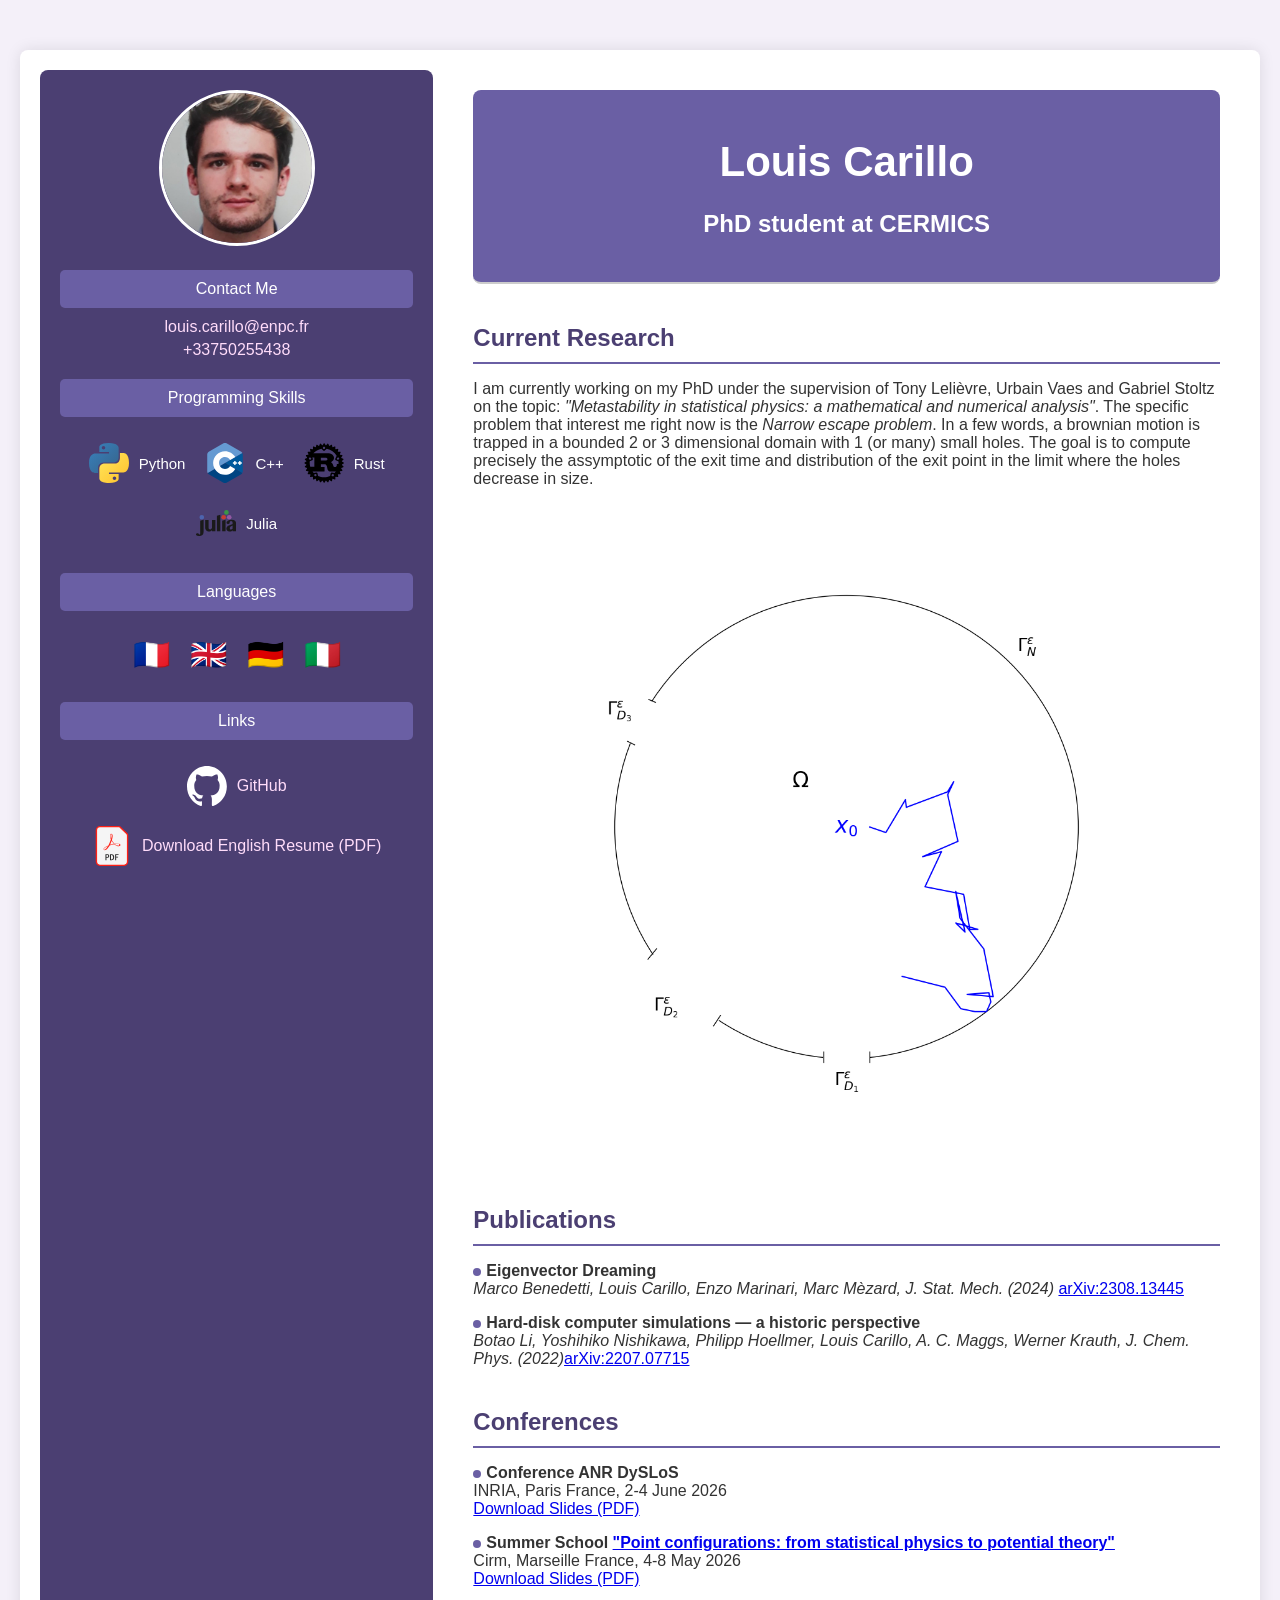
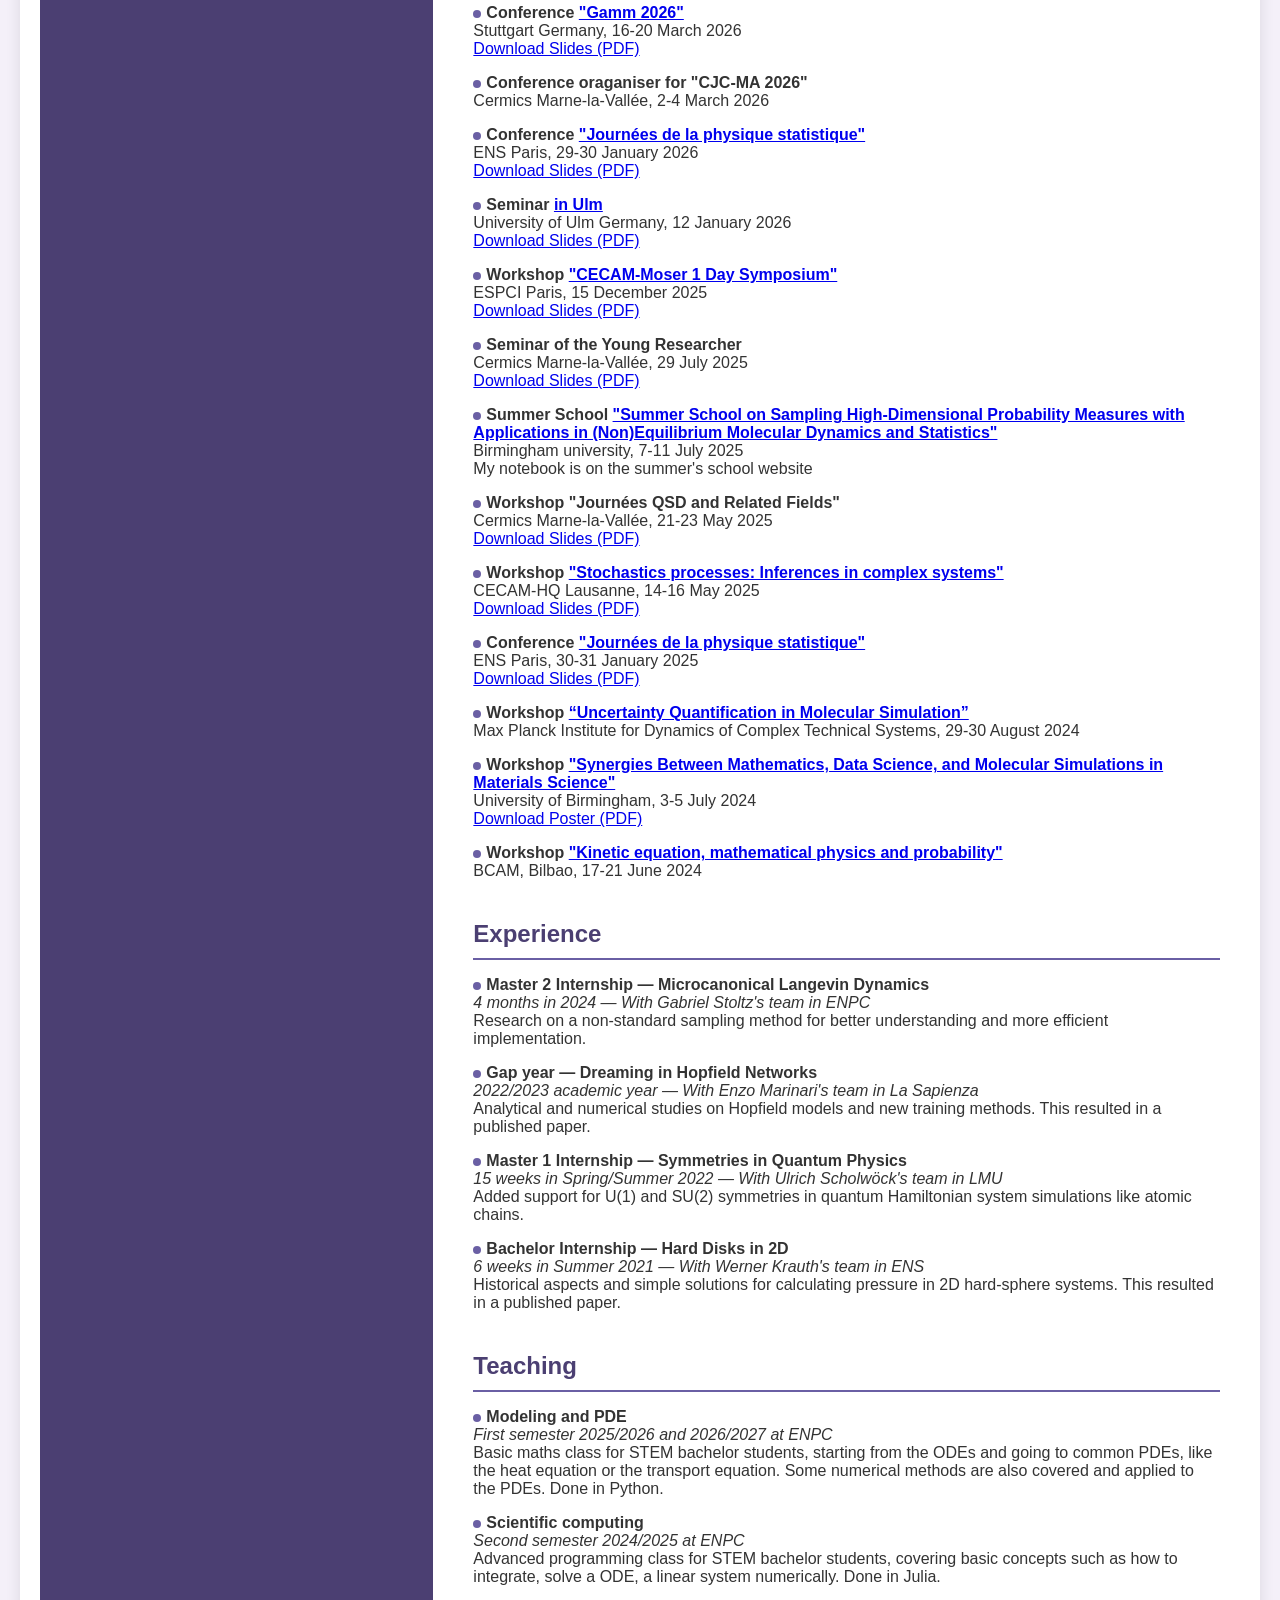
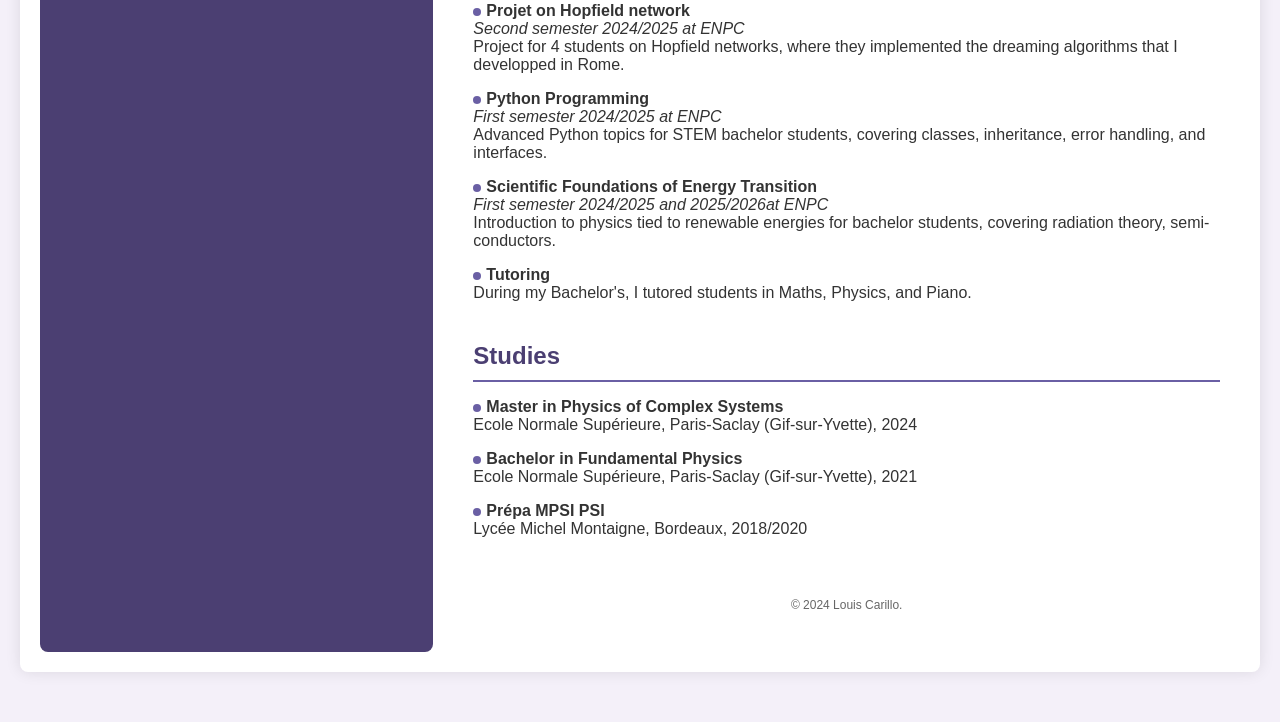
==== index.html @ ce80172b "anr" ====
<!DOCTYPE html>
<html lang="en">
<head>
    <meta charset="UTF-8">
    <meta name="viewport" content="width=device-width, initial-scale=1.0">
    <meta http-equiv="X-UA-Compatible" content="ie=edge">
    <title>Louis Carillo - Resume</title>
    <style>
        body {
            font-family: 'Arial', sans-serif;
            background-color: #f4f0f9;
            color: #333;
            margin: 0;
            padding: 0;
        }

        .container {
            max-width: 1200px;
            margin: 50px auto;
            background-color: #fff;
            padding: 20px;
            box-shadow: 0 0 15px rgba(0, 0, 0, 0.1);
            display: grid;
            grid-template-columns: 1fr 2fr;
            grid-gap: 20px;
            border-radius: 8px;
        }

        /* Left Column (Personal Info) */
        .sidebar {
            background-color: #4b3f72;
            color: white;
            padding: 20px;
            border-radius: 8px;
        }

        .profile-pic {
            text-align: center;
            margin-bottom: 20px;
        }

        .profile-pic img {
            width: 150px;
            height: 150px;
            object-fit: cover;
            border-radius: 50%;
            border: 3px solid white;
        }

        .current-research img {
            width: 300px;
            height: 300px;
            object-fit: cover;
            border-radius: 50%;
            border: 3px solid white;
        }

        .section-title {
            background-color: #6a5fa4;
            color: white;
            padding: 10px;
            border-radius: 5px;
            text-align: center;
            margin-bottom: 10px;
        }

        .contact, .skills, .languages, .links {
            margin-bottom: 20px;
            text-align: center;
        }

        .contact a, .links a {
            color: #ffdcfa;
            text-decoration: none;
            font-size: 16px;
            display: block;
            margin: 5px 0;
        }

        .skills ul, .languages ul, .links ul {
            list-style-type: none;
            padding-left: 0;
            display: flex;
            flex-wrap: wrap;
            justify-content: center;
        }

        .skills li, .links li {
            display: flex;
            align-items: center;
            margin: 10px;
            font-size: 15px;
        }

        .languages li{

            display: flex;
            align-items: center;
            margin: 10px;
            font-size: 30px;
        }
        

        .skills img, .links img {
            width: 40px;
            height: 40px;
            margin-right: 10px;
        }

        /* Right Column (Main Content) */
        .main-content {
            padding: 20px;
        }

        /* Name and Status at the top of the right column */
        .main-header {
            text-align: center;
            margin-bottom: 40px;
            border-bottom: 2px solid #ccc;
            padding-bottom: 20px;
            background-color: #6a5fa4;
            color: white;
            border-radius: 8px;
            padding: 20px;
        }

        .main-header h1 {
            font-size: 42px;
            font-weight: bold;
            margin-bottom: 10px;
        }

        .main-header p {
            font-size: 24px;
            font-weight: bold;
        }

        h3 {
            font-size: 24px;
            color: #4b3f72;
            margin-bottom: 15px;
            border-bottom: 2px solid #6a5fa4;
            padding-bottom: 10px;
        }

        .section {
            margin-bottom: 40px;
        }

        footer {
            text-align: center;
            padding: 20px;
            font-size: 12px;
            margin-top: 30px;
            color: #666;
        }

        /* Mobile responsiveness */
        @media (max-width: 768px) {
            .container {
                grid-template-columns: 1fr;
            }

            .main-header h1 {
                font-size: 32px;
            }

            .main-header p {
                font-size: 20px;

            }

            h3 {
                font-size: 20px;
            }

            .name-mobile {
                display: block; /* Show on mobile */
            }
            
        }
        .circle {
            display: inline-block;
            width: 8px;  /* Size of the circle */
            height: 8px; /* Size of the circle */
            background-color: #6a5fa4; /* Color of the circle */
            border-radius: 50%; /* Makes it a circle */
            margin-right: 5px; /* Space between the circle and the text */
            vertical-align: middle; /* Align with the text */
        }

        .name-mobile {
            text-align: center;
            color: white;
            font-size: 20px;
            margin-top: 20px;
            display: none; /* Hidden by default */
        }

    </style>
</head>
<body>
    <div class="container">
        <!-- Sidebar (Left Column) -->
        <div class="sidebar">
            <div class="profile-pic">
                <img src="profile-picture.jpg" alt="Louis Carillo">
            </div>
            <div class="name-mobile">Louis Carillo</div> <!-- Mobile Name -->

            <!-- Contact Me Section -->
            <div class="section-title">Contact Me</div>
            <div class="contact">
                <a href="mailto:louis.carillo@enpc.fr">louis.carillo@enpc.fr</a>
                <a href="tel:+33750255438">+33750255438</a>
            </div>

            <!-- Programming Skills Section -->
            <div class="section-title">Programming Skills</div>
            <div class="skills">
                <ul>
                    <li><img src="logos/python.svg" alt="Python">Python</li>
                    <li><img src="logos/cpp.svg" alt="C++">C++</li>
                    <li><img src="logos/rust.svg" alt="Rust">Rust</li>
                    <li><img src="logos/julia.svg" alt="Julia">Julia</li>
                </ul>
            </div>

            <!-- Languages Section -->
            <div class="section-title">Languages</div>
            <div class="languages">
                <ul>
                    <li>🇫🇷</li>
                    <li>🇬🇧</li>
                    <li>🇩🇪</li>
                    <li>🇮🇹</li>
                </ul>
            </div>

            <!-- Links Section -->
            <div class="section-title">Links</div>
            <div class="links">
                <ul>
                    <li><img src="logos/github.svg" alt="GitHub"><a href="https://github.com/LouisCarillo" target="_blank">GitHub</a></li>
                    <li><img src="logos/pdf.svg" alt="PDF"><a href="pdf/resume.pdf" download>Download English Resume (PDF)</a></li>
                </ul>
            </div>
        </div>

        <!-- Main Content (Right Column) -->
        <div class="main-content">
            <!-- Name and Status -->
            <div class="main-header">
                <h1>Louis Carillo</h1>
                <p>PhD student at CERMICS</p>
            </div>

            <!-- Current Research -->
            <div class="section">
                <h3>Current Research</h3>
                <p>
                    I am currently working on my PhD under the supervision of Tony Lelièvre, Urbain Vaes and Gabriel Stoltz on the topic: <i>"Metastability in statistical physics: a mathematical and numerical analysis"</i>. The specific problem that interest me right now is the <i>Narrow escape problem</i>. In a few words, a brownian motion is trapped in a bounded 2 or 3 dimensional domain with 1 (or many) small holes. The goal is to compute precisely the assymptotic of the exit time and distribution of the exit point in the limit where the holes decrease in size. 
                    <img src="figure.png" alt="_blank" style="display: block; margin: 0 auto; max-width: 100%; height: auto;">
                </p>
            </div>


            <!-- Publications Section -->
            <div class="section">
                <h3>Publications</h3>
                <p><span class="circle"></span><strong>Eigenvector Dreaming</strong><br>
                    <i>Marco Benedetti, Louis Carillo, Enzo Marinari, Marc Mèzard, J. Stat. Mech. (2024)</i> <a href="https://arxiv.org/abs/2308.13445">arXiv:2308.13445</a><br>
                </p>
                <p><span class="circle"></span><strong>Hard-disk computer simulations — a historic perspective</strong><br>
                    <i> Botao Li, Yoshihiko Nishikawa, Philipp Hoellmer, Louis Carillo, A. C. Maggs, Werner Krauth, J. Chem. Phys. (2022)</i><a href="https://arxiv.org/abs/2207.07715">arXiv:2207.07715</a>
                    <br>
                </p>
            </div>
            <!-- Conferences Section -->
            <div class="section">
                <h3>Conferences</h3>
                <p><span class="circle"></span><strong>Conference ANR DySLoS </strong><br>
                    INRIA, Paris France, 2-4 June 2026<br>
                    <a href="pdf/slides-anr.pdf" download>Download Slides (PDF)</a>
                </p>
                <p><span class="circle"></span><strong>Summer School <a href="https://conferences.cirm-math.fr/3455.html" target="_blank">"Point configurations: from statistical physics to potential theory"</a></strong><br>
                    Cirm, Marseille France, 4-8 May 2026<br>
                    <a href="pdf/cirm.pdf" download>Download Slides (PDF)</a>
                </p>
                <p><span class="circle"></span><strong>Conference <a href="https://jahrestagung.gamm.org/annual-meeting-2026/96th-annual-meeting-2/" target="_blank">"Gamm 2026"</a></strong><br>
                    Stuttgart Germany, 16-20 March 2026<br>
                    <a href="pdf/gamm_stuttgart.pdf" download>Download Slides (PDF)</a>
                </p>
                <p><span class="circle"></span><strong>Conference oraganiser for <a href="https://cjcma2026.sciencesconf.org/" target="_blank"></a>"CJC-MA 2026"</a></strong><br>
                    Cermics Marne-la-Vallée, 2-4 March 2026<br>
                </p>
                <p><span class="circle"></span><strong>Conference <a href="https://jstat.phys.ens.fr/fr" target="_blank">"Journées de la physique statistique"</a></strong><br>
                    ENS Paris, 29-30 January 2026<br>
                    <a href="pdf/slide_journee_phy_stat2.pdf" download>Download Slides (PDF)</a>
                </p>
                <p><span class="circle"></span><strong>Seminar <a href="https://www.uni-ulm.de/en/homepage/event-detail/article/default-2d7be74f237b41564c6988bdf73b1170/" target="_blank"> in Ulm</a></strong><br>
                    University of Ulm Germany, 12 January 2026<br>
                    <a href="pdf/ulm.pdf" download>Download Slides (PDF)</a>
                </p>
                <p><span class="circle"></span><strong>Workshop <a href="https://www.cecam.org/workshop-details/cecam-moser-1-day-symposium-2025-1472" target="_blank">"CECAM-Moser 1 Day Symposium"</a></strong><br>
                    ESPCI Paris, 15 December 2025<br>
                    <a href="pdf/cecam2025_2.pdf" download>Download Slides (PDF)</a>
                </p>
                <p><span class="circle"></span><strong>Seminar of the Young Researcher  </strong><br>
                    Cermics Marne-la-Vallée, 29 July 2025<br>
                    <a href="pdf/Young2025.pdf" download>Download Slides (PDF)</a>
                </p>
                <p><span class="circle"></span><strong>Summer School <a href="https://www.cecam.org/workshop-details/summer-school-on-sampling-high-dimensional-probability-measures-with-applications-in-nonequilibrium-molecular-dynamics-and-statistics-1448" target="_blank">"Summer School on Sampling High-Dimensional Probability Measures with Applications in (Non)Equilibrium Molecular Dynamics and Statistics"</a> </strong><br>
                    Birmingham university, 7-11 July 2025<br>
                    My notebook is on the summer's school website
                </p>
                <p><span class="circle"></span><strong>Workshop "Journées QSD and Related Fields"</strong><br>
                    Cermics Marne-la-Vallée, 21-23 May 2025<br>
                    <a href="pdf/QSD2025.pdf" download>Download Slides (PDF)</a>
                </p>
                <p><span class="circle"></span><strong>Workshop <a href="https://www.cecam.org/workshop-details/stochastics-processes-inferences-in-complex-systems-1390" target="_blank">"Stochastics processes: Inferences in complex systems"</a></strong><br>
                    CECAM-HQ Lausanne, 14-16 May 2025<br>
                    <a href="pdf/cecam2025.pdf" download>Download Slides (PDF)</a>
                </p>
                <p><span class="circle"></span><strong>Conference <a href="https://jstat.phys.ens.fr/fr" target="_blank">"Journées de la physique statistique"</a></strong><br>
                    ENS Paris, 30-31 January 2025<br>
                    <a href="pdf/slide_journee_phy_stat.pdf" download>Download Slides (PDF)</a>
                </p>
                <p><span class="circle"></span><strong>Workshop <a href="https://indico3.mpi-magdeburg.mpg.de/event/40/" target="_blank">“Uncertainty Quantification in Molecular Simulation”</a></strong><br>
                    Max Planck Institute for Dynamics of Complex Technical Systems, 29-30 August 2024
                </p>
                <p><span class="circle"></span><strong>Workshop <a href="https://sites.google.com/site/xiaochengshang/network/bham-workshop-july-24" target="_blank">"Synergies Between Mathematics, Data Science, and Molecular Simulations in Materials Science"</a></strong><br>
                    University of Birmingham, 3-5 July 2024<br>
                    <a href="pdf/posterBirmingham.pdf" download>Download Poster (PDF)</a>
                </p>
                <p><span class="circle"></span><strong>Workshop <a href="https://www.bcamath.org/events/kemap/en/" target="_blank">"Kinetic equation, mathematical physics and probability"</a></strong><br>
                    BCAM, Bilbao, 17-21 June 2024
                </p>
            </div>

            <!-- Experience Section -->
            <div class="section">
                <h3>Experience</h3>
                <p><span class="circle"></span><strong>Master 2 Internship — Microcanonical Langevin Dynamics</strong><br>
                    <i>4 months in 2024 — With Gabriel Stoltz's team in ENPC</i><br>
                    Research on a non-standard sampling method for better understanding and more efficient implementation.
                </p>
                <p><span class="circle"></span><strong>Gap year — Dreaming in Hopfield Networks</strong><br>
                    <i>2022/2023 academic year — With Enzo Marinari's team in La Sapienza</i><br>
                    Analytical and numerical studies on Hopfield models and new training methods. This resulted in a published paper.
                </p>
                <p><span class="circle"></span><strong>Master 1 Internship — Symmetries in Quantum Physics</strong><br>
                    <i>15 weeks in Spring/Summer 2022 — With Ulrich Scholwöck's team in LMU</i><br>
                    Added support for U(1) and SU(2) symmetries in quantum Hamiltonian system simulations like atomic chains.
                </p>
                <p><span class="circle"></span><strong>Bachelor Internship — Hard Disks in 2D</strong><br>
                    <i>6 weeks in Summer 2021 — With Werner Krauth's team in ENS</i><br>
                    Historical aspects and simple solutions for calculating pressure in 2D hard-sphere systems. This resulted in a published paper.
                </p>
            </div>

            <!-- Teaching Section -->
            <div class="section">
                <h3>Teaching</h3>
                <p><span class="circle"></span><strong>Modeling and PDE</strong><br>
                    <i>First semester 2025/2026 and 2026/2027 at ENPC</i><br>
                    Basic maths class for STEM bachelor students, starting from the ODEs and going to common PDEs, like the heat equation or the transport equation.
                    Some numerical methods are also covered and applied to the PDEs. Done in Python.
                </p>
                <p><span class="circle"></span><strong>Scientific computing</strong><br>
                    <i>Second semester 2024/2025 at ENPC</i><br>
                    Advanced programming class for STEM bachelor students, covering basic concepts such as how to integrate, solve a ODE, a linear system numerically.
                    Done in Julia. 
                </p>
                <p><span class="circle"></span><strong>Projet on Hopfield network</strong><br>
                    <i>Second semester 2024/2025 at ENPC</i><br>
                    Project for 4 students on Hopfield networks, where they implemented the dreaming algorithms that I developped in Rome. 
                </p>
                <p><span class="circle"></span><strong>Python Programming</strong><br>
                    <i>First semester 2024/2025 at ENPC</i><br>
                    Advanced Python topics for STEM bachelor students, covering classes, inheritance, error handling, and interfaces.
                </p>
                <p><span class="circle"></span><strong>Scientific Foundations of Energy Transition</strong><br>
                    <i> First semester 2024/2025 and 2025/2026at ENPC</i><br>
                    Introduction to physics tied to renewable energies for bachelor students, covering radiation theory, semi-conductors.
                </p>
                <p><span class="circle"></span><strong>Tutoring</strong><br>
                    During my Bachelor's, I tutored students in Maths, Physics, and Piano.
                </p>
            </div>

            <!-- Studies Section -->
            <div class="section">
                <h3>Studies</h3>
                <p><span class="circle"></span><strong>Master in Physics of Complex Systems</strong><br>
                    Ecole Normale Supérieure, Paris-Saclay (Gif-sur-Yvette), 2024<br>
                </p>
                <p><span class="circle"></span><strong>Bachelor in Fundamental Physics</strong><br>
                    Ecole Normale Supérieure, Paris-Saclay (Gif-sur-Yvette), 2021<br>
                </p>
                <p><span class="circle"></span><strong>Prépa MPSI PSI</strong><br>
                    Lycée Michel Montaigne, Bordeaux, 2018/2020<br>
                </p>
            </div>

            <footer>
                &copy; 2024 Louis Carillo.
            </footer>
        </div>
    </div>
</body>
</html>
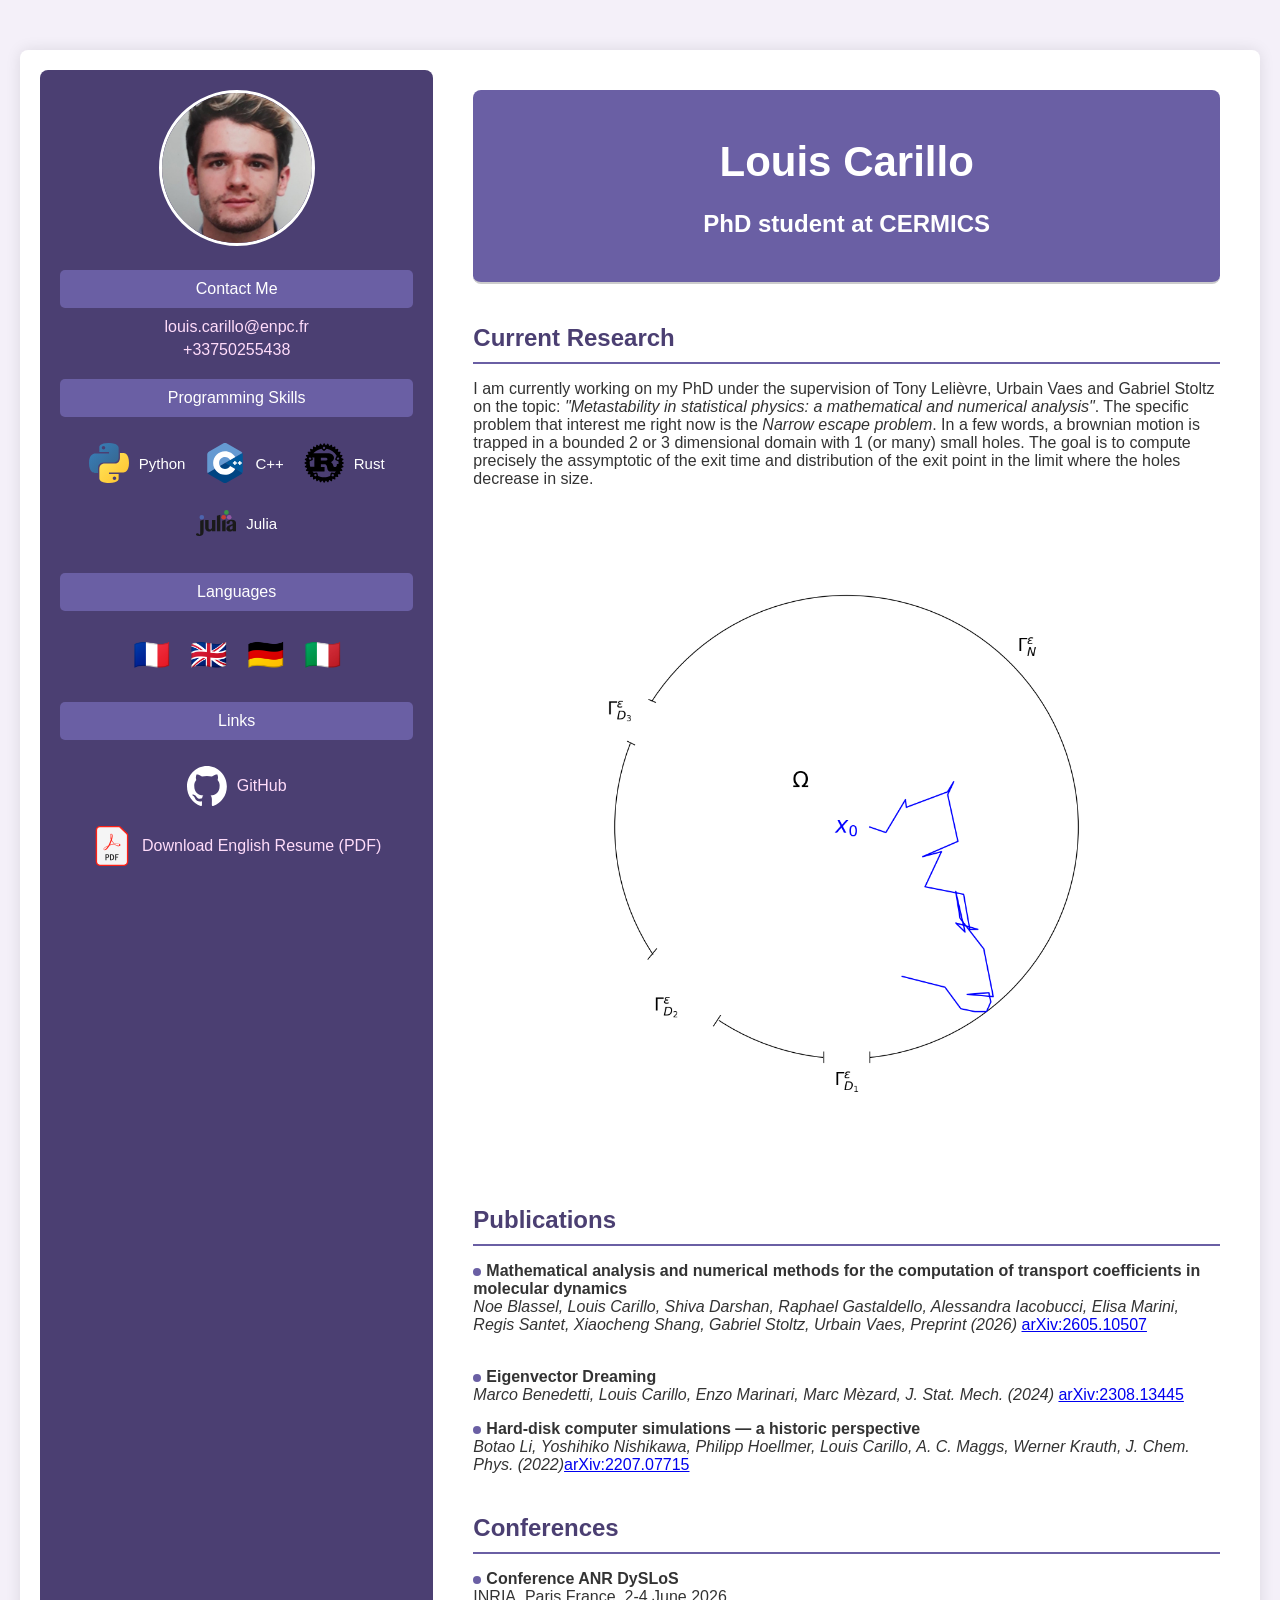
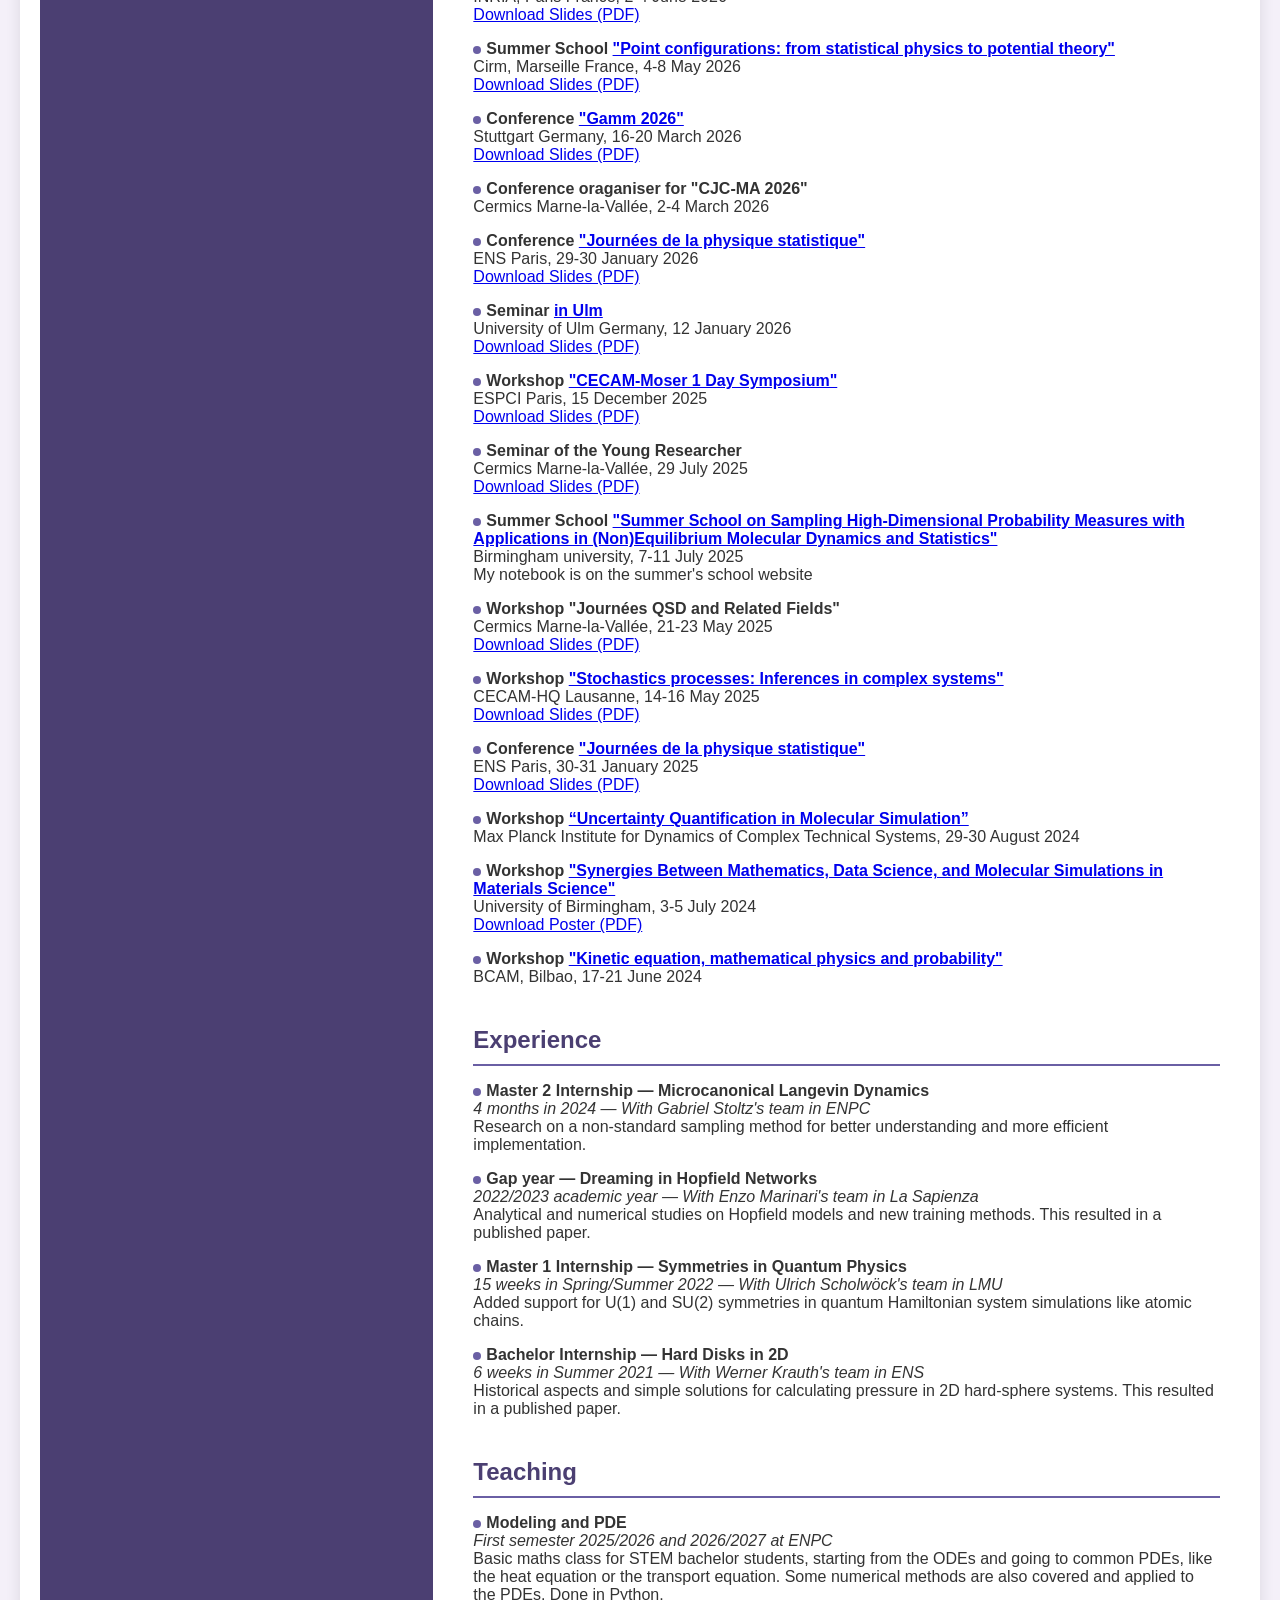
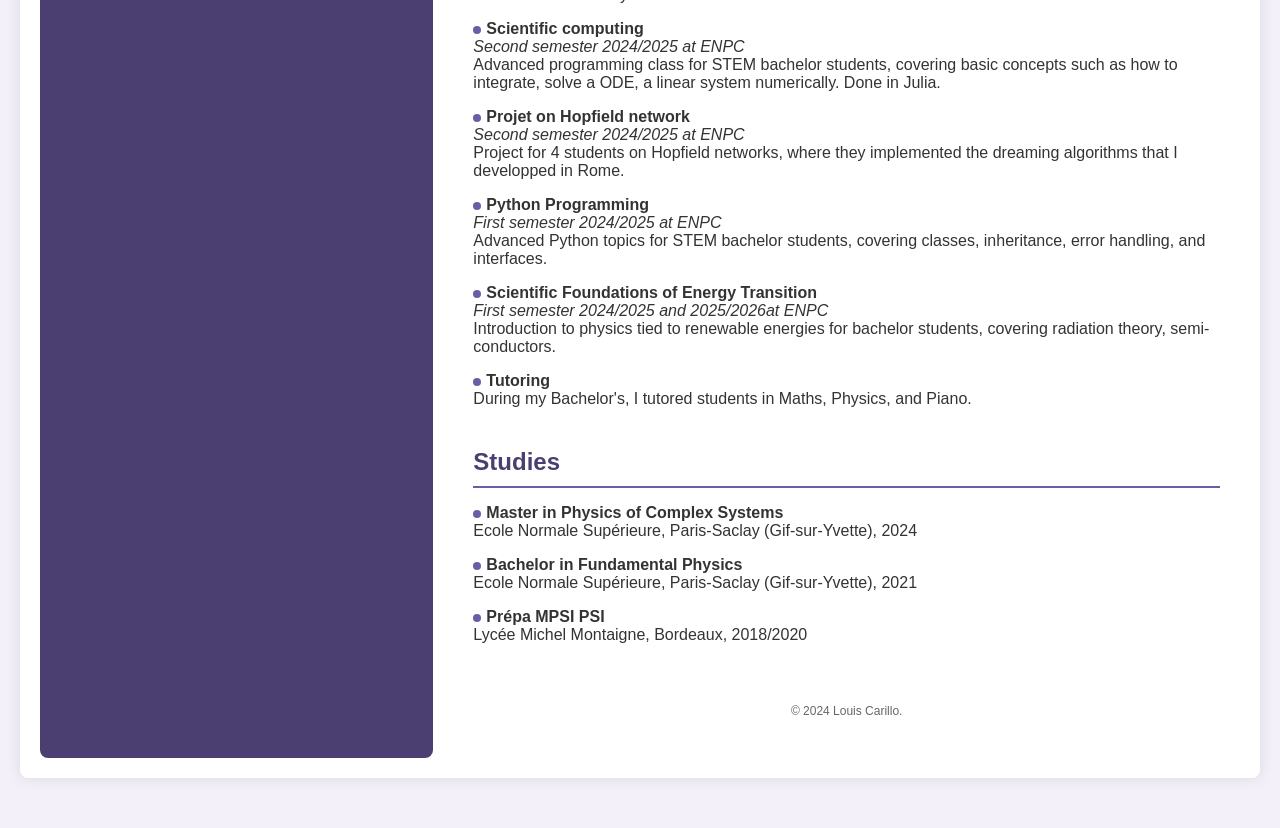
==== commit 44e0666e: "add preprint" ====
--- a/index.html
+++ b/index.html
@@ -268,6 +268,9 @@
             <!-- Publications Section -->
             <div class="section">
                 <h3>Publications</h3>
+                <p><span class="circle"></span><strong>Mathematical analysis and numerical methods for the computation of transport coefficients in molecular dynamics </strong><br>
+                    <i>Noe Blassel, Louis Carillo, Shiva Darshan, Raphael Gastaldello, Alessandra Iacobucci, Elisa Marini, Regis Santet, Xiaocheng Shang, Gabriel Stoltz, Urbain Vaes, Preprint (2026)</i> <a href="https://arxiv.org/abs/2605.10507"> arXiv:2605.10507</a><br><br>
+                </p>
                 <p><span class="circle"></span><strong>Eigenvector Dreaming</strong><br>
                     <i>Marco Benedetti, Louis Carillo, Enzo Marinari, Marc Mèzard, J. Stat. Mech. (2024)</i> <a href="https://arxiv.org/abs/2308.13445">arXiv:2308.13445</a><br>
                 </p>
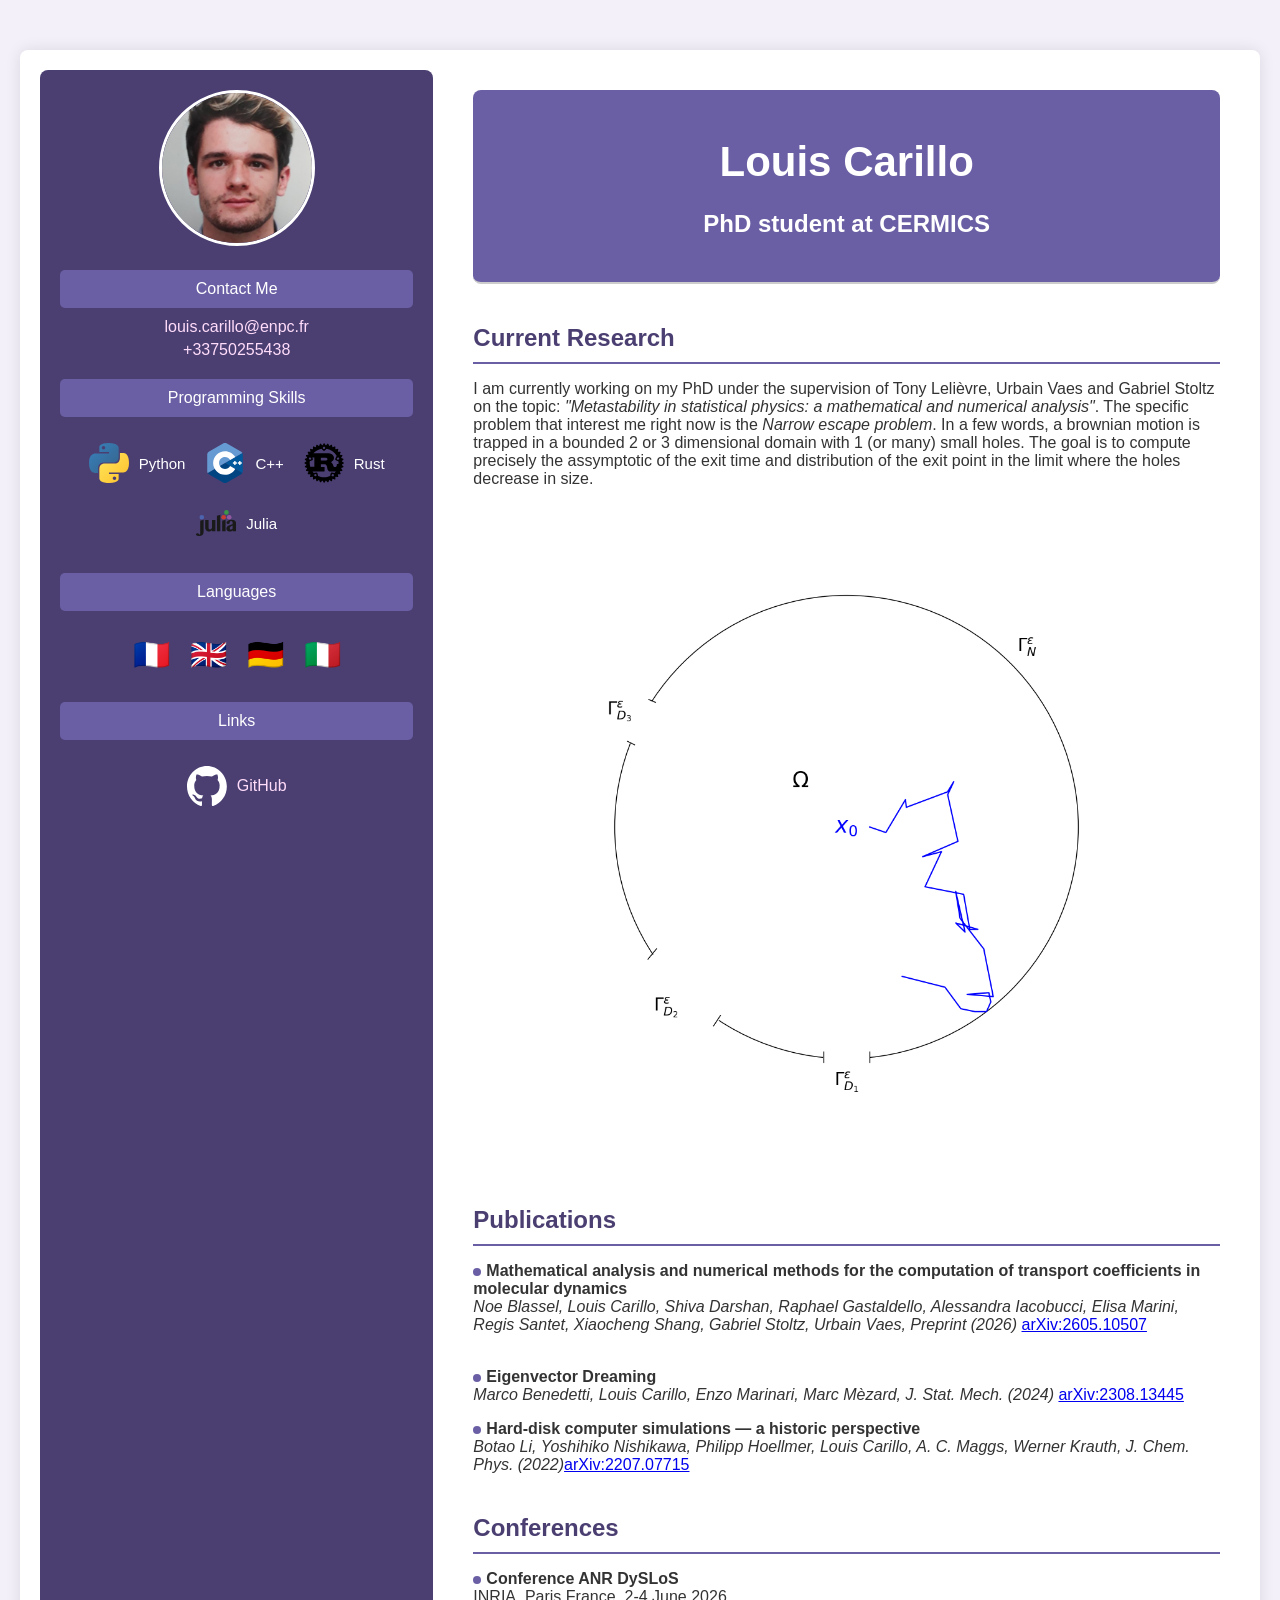
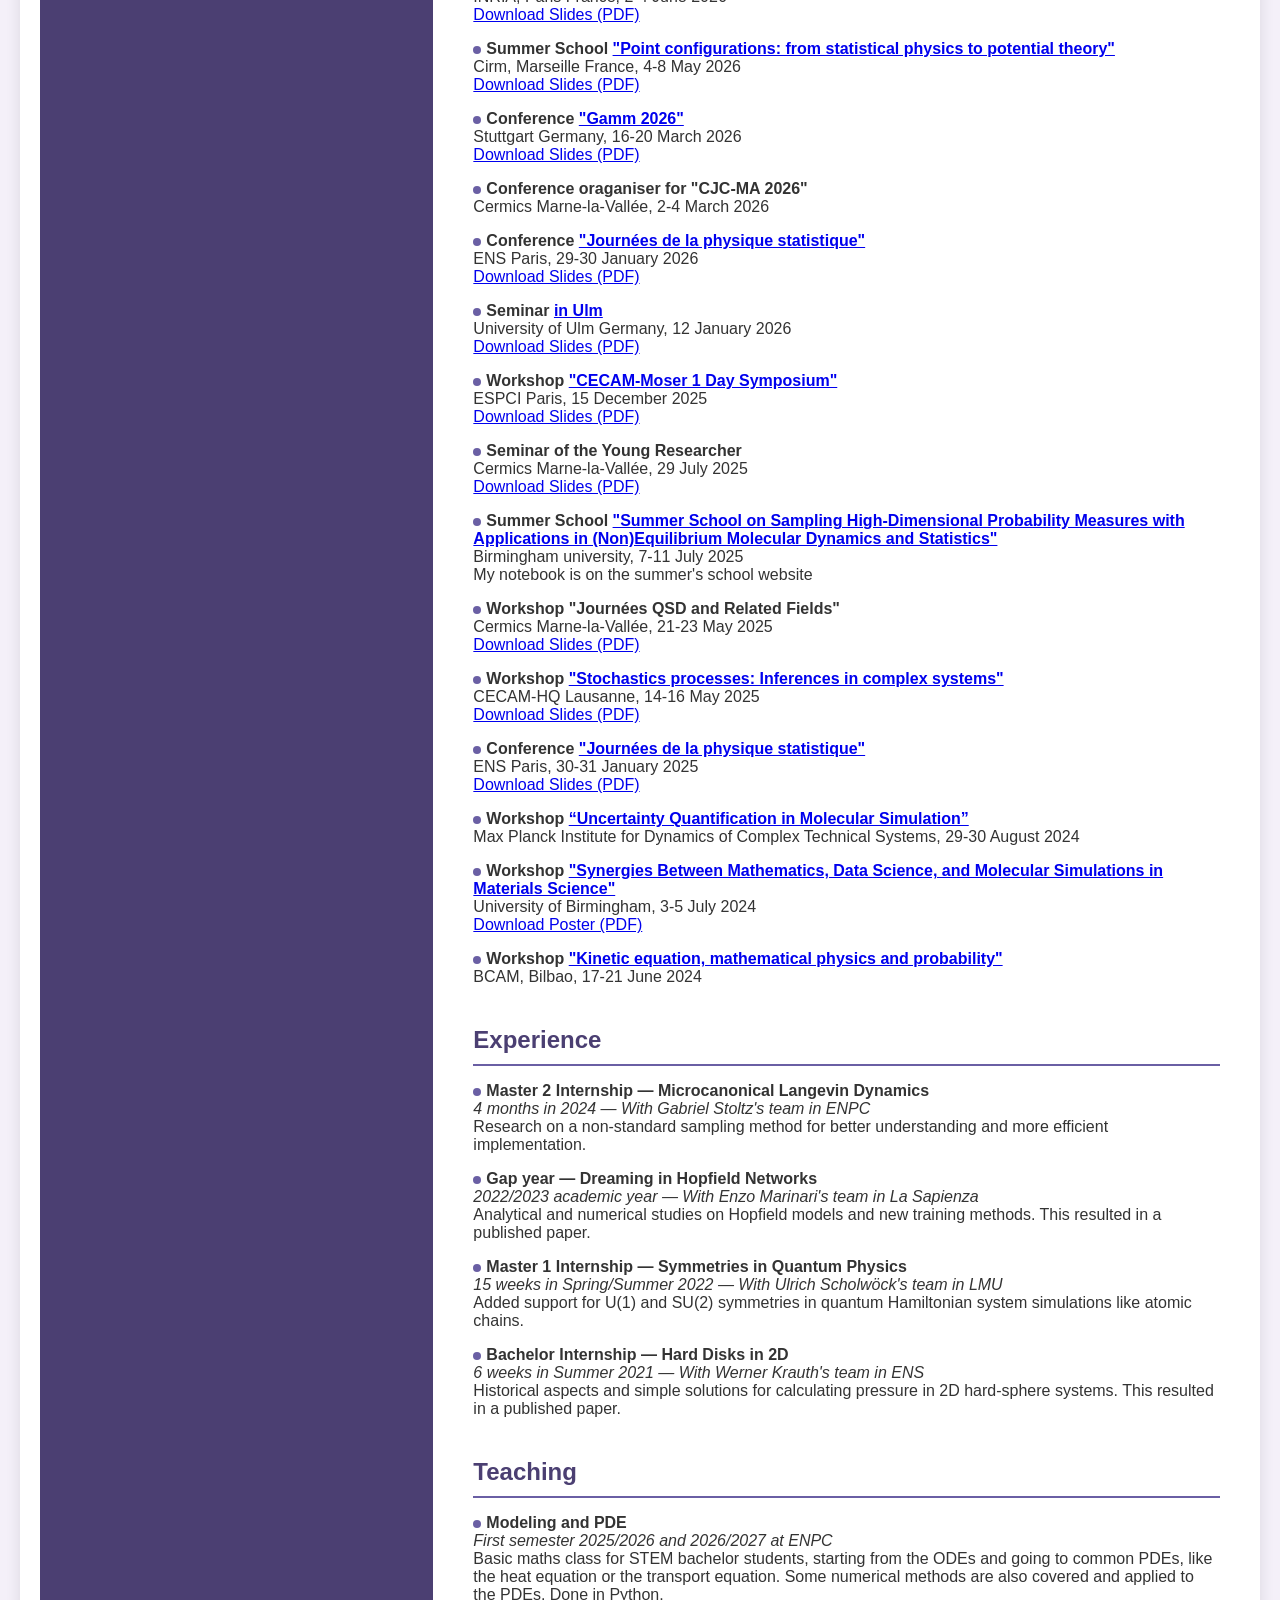
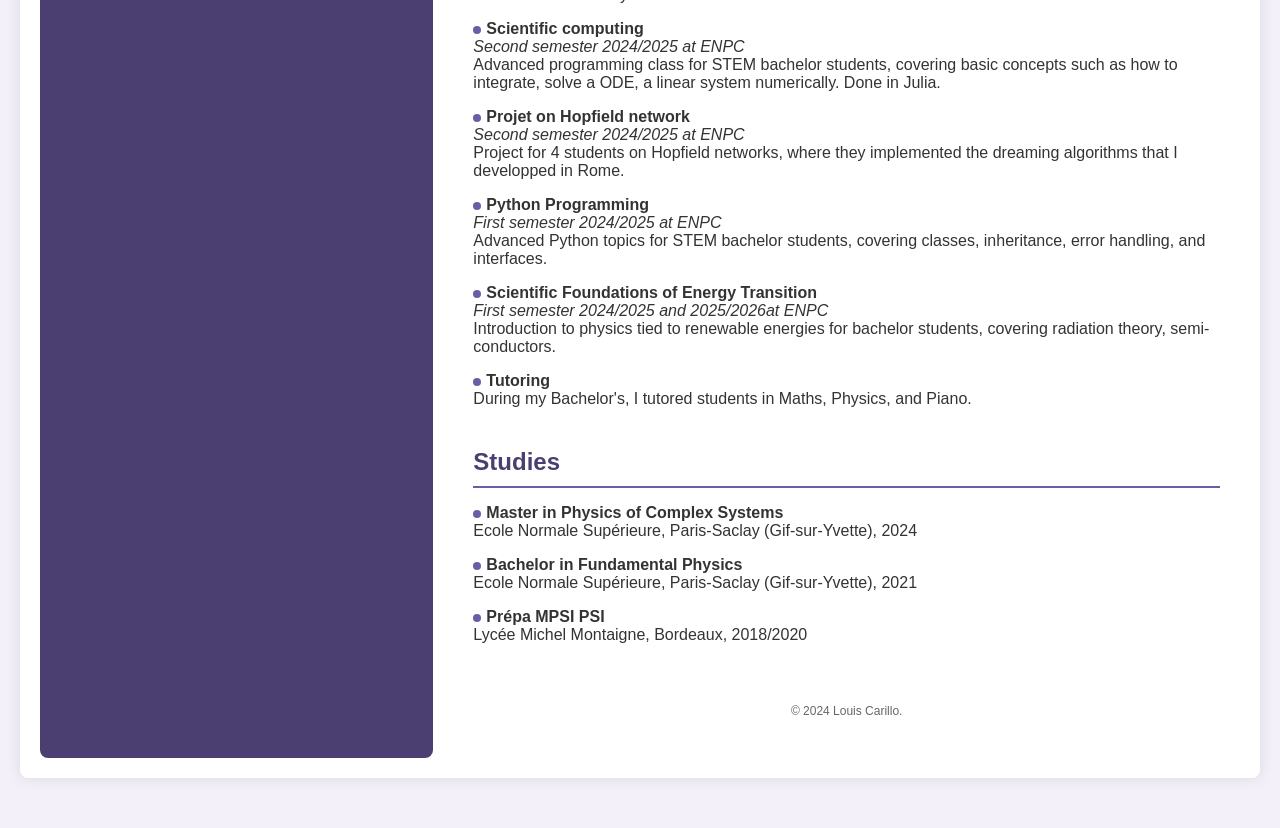
==== commit 74c7caa2: "remove link" ====
--- a/index.html
+++ b/index.html
@@ -242,7 +242,7 @@
             <div class="links">
                 <ul>
                     <li><img src="logos/github.svg" alt="GitHub"><a href="https://github.com/LouisCarillo" target="_blank">GitHub</a></li>
-                    <li><img src="logos/pdf.svg" alt="PDF"><a href="pdf/resume.pdf" download>Download English Resume (PDF)</a></li>
+                    <!-- <li><img src="logos/pdf.svg" alt="PDF"><a href="pdf/resume.pdf" download>Download English Resume (PDF)</a></li> -->
                 </ul>
             </div>
         </div>
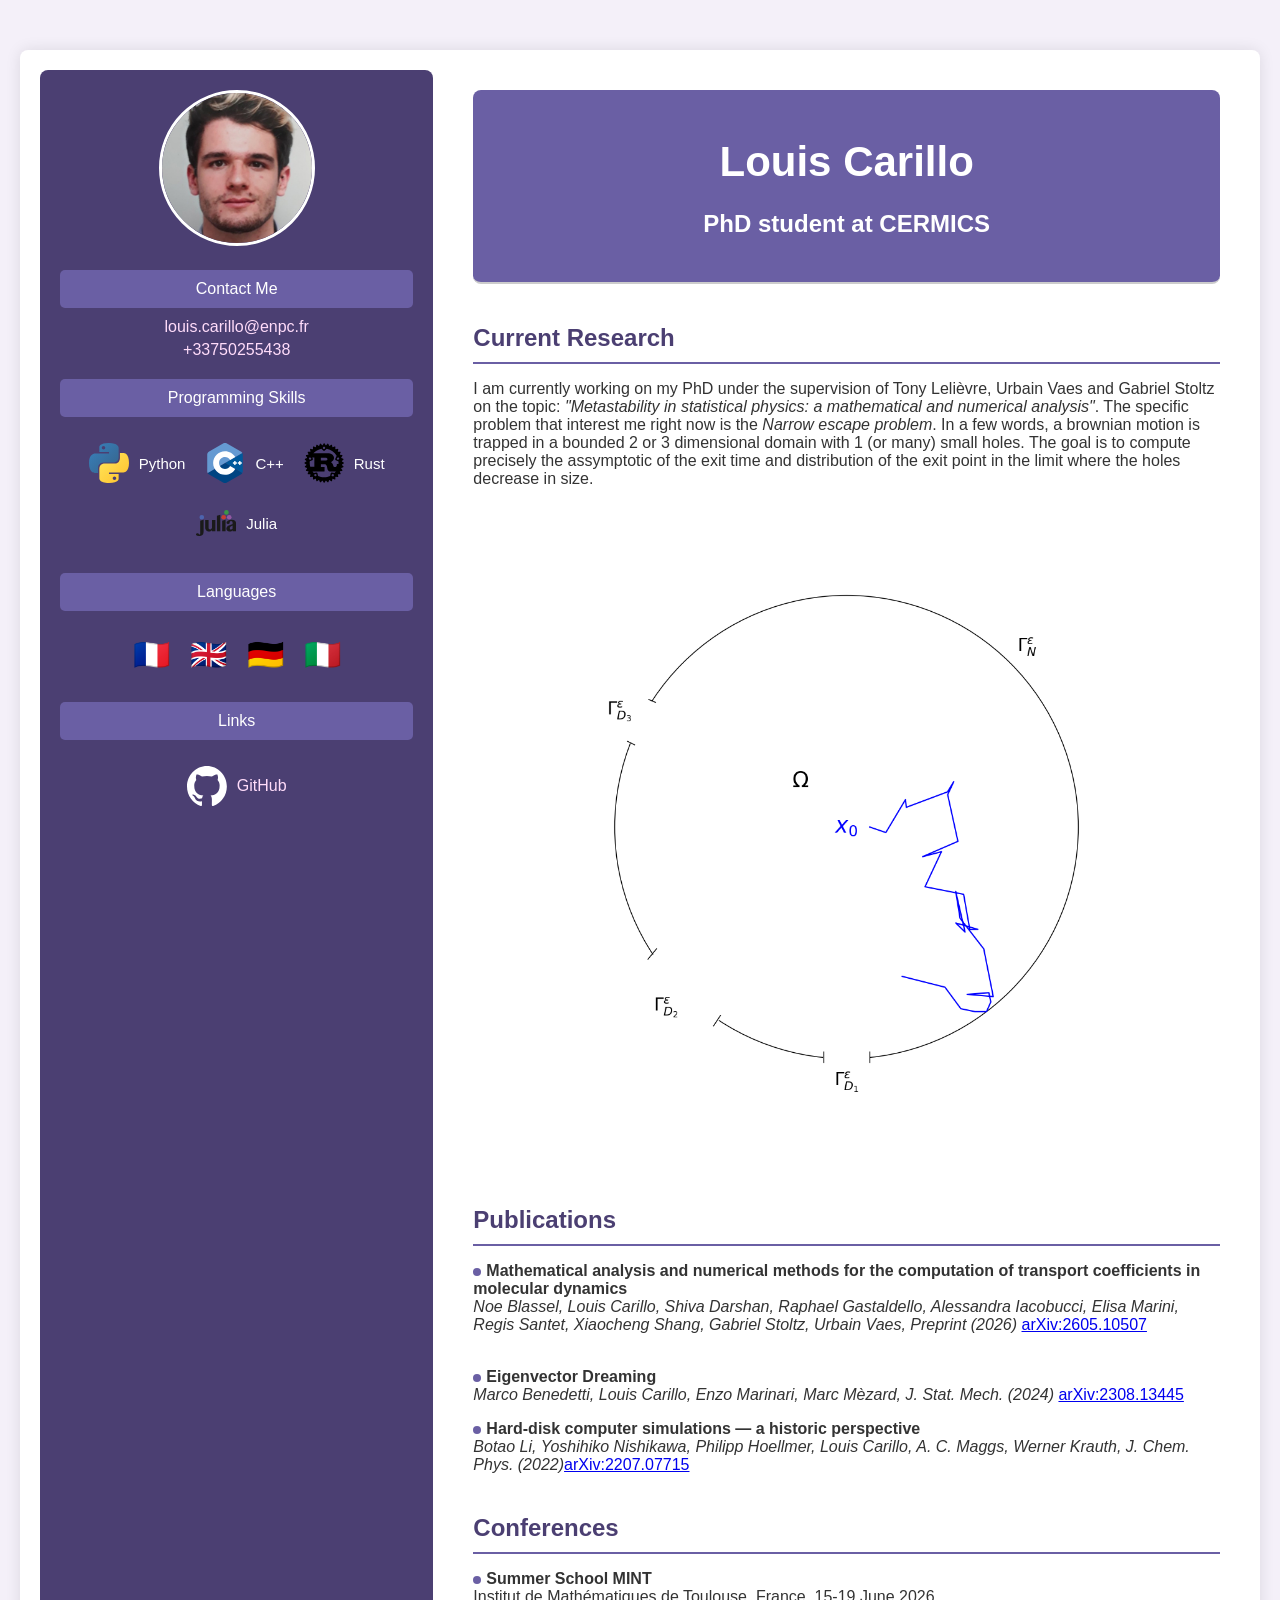
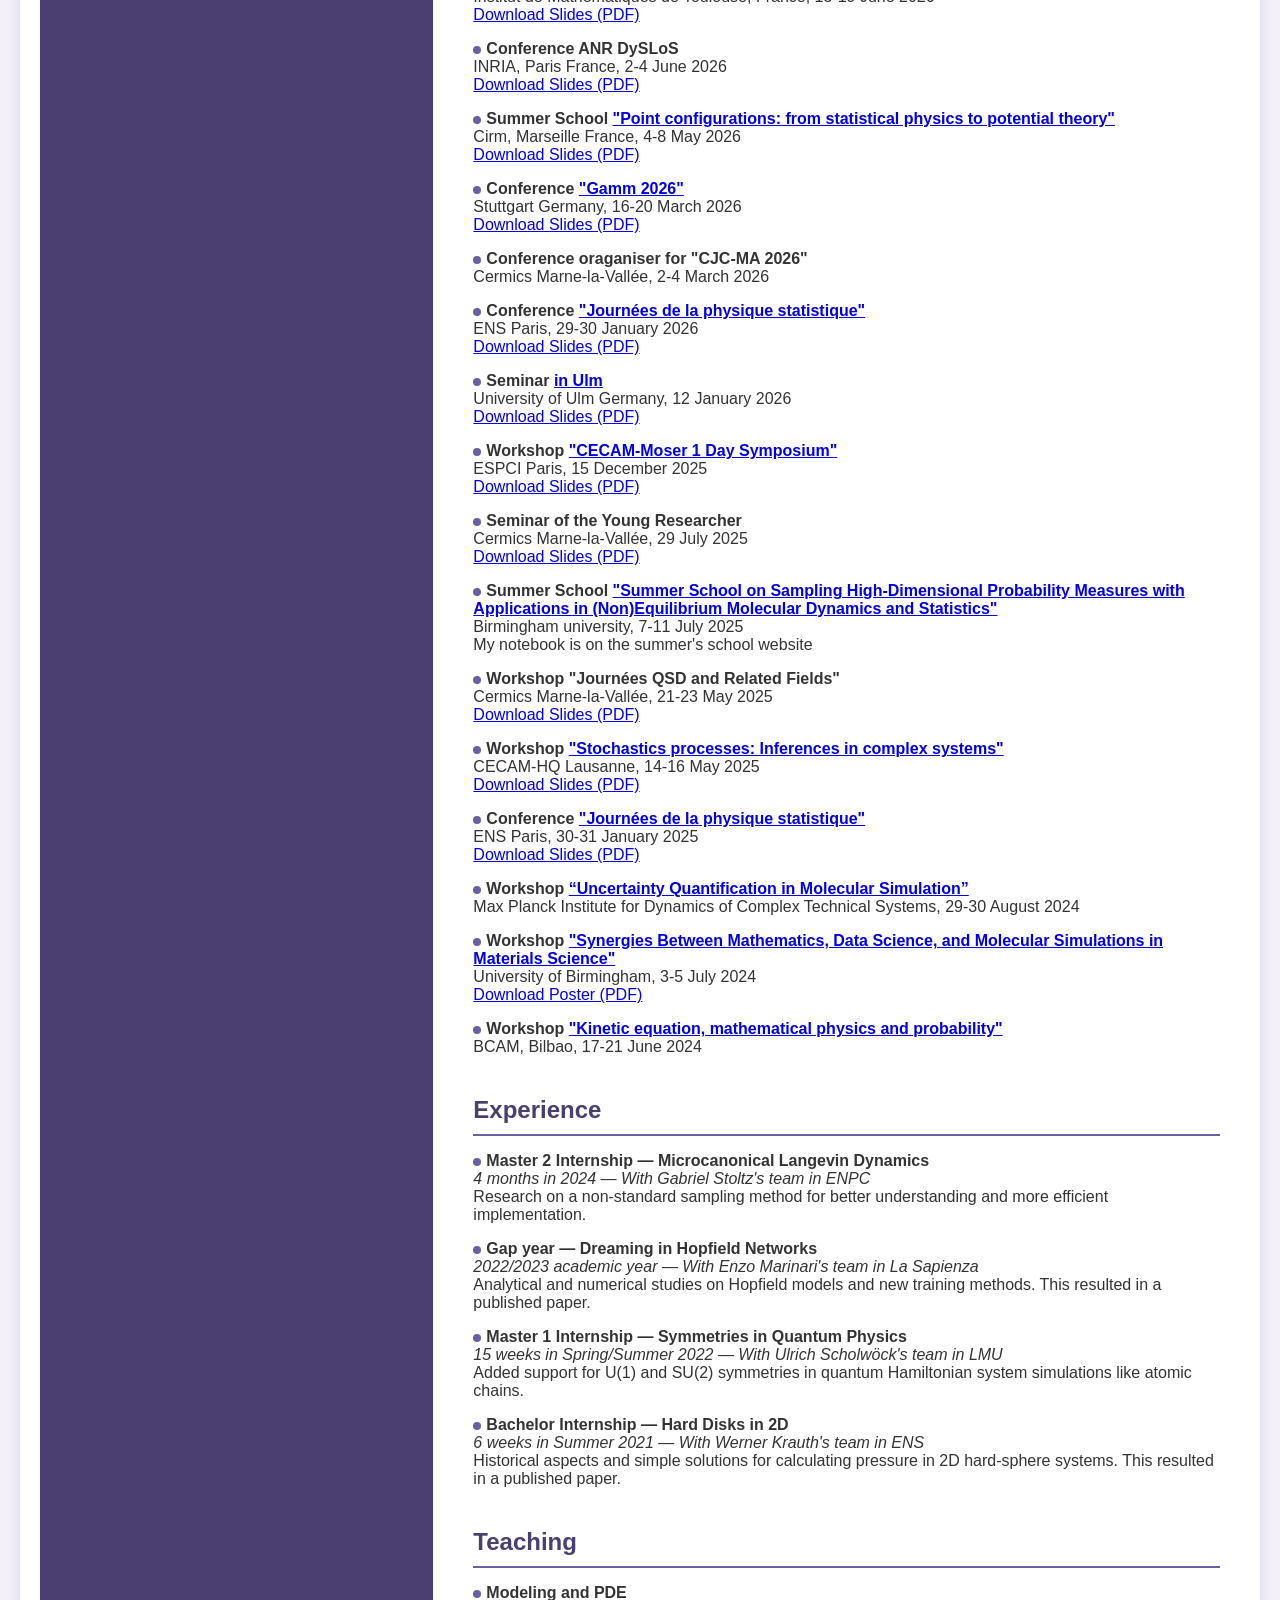
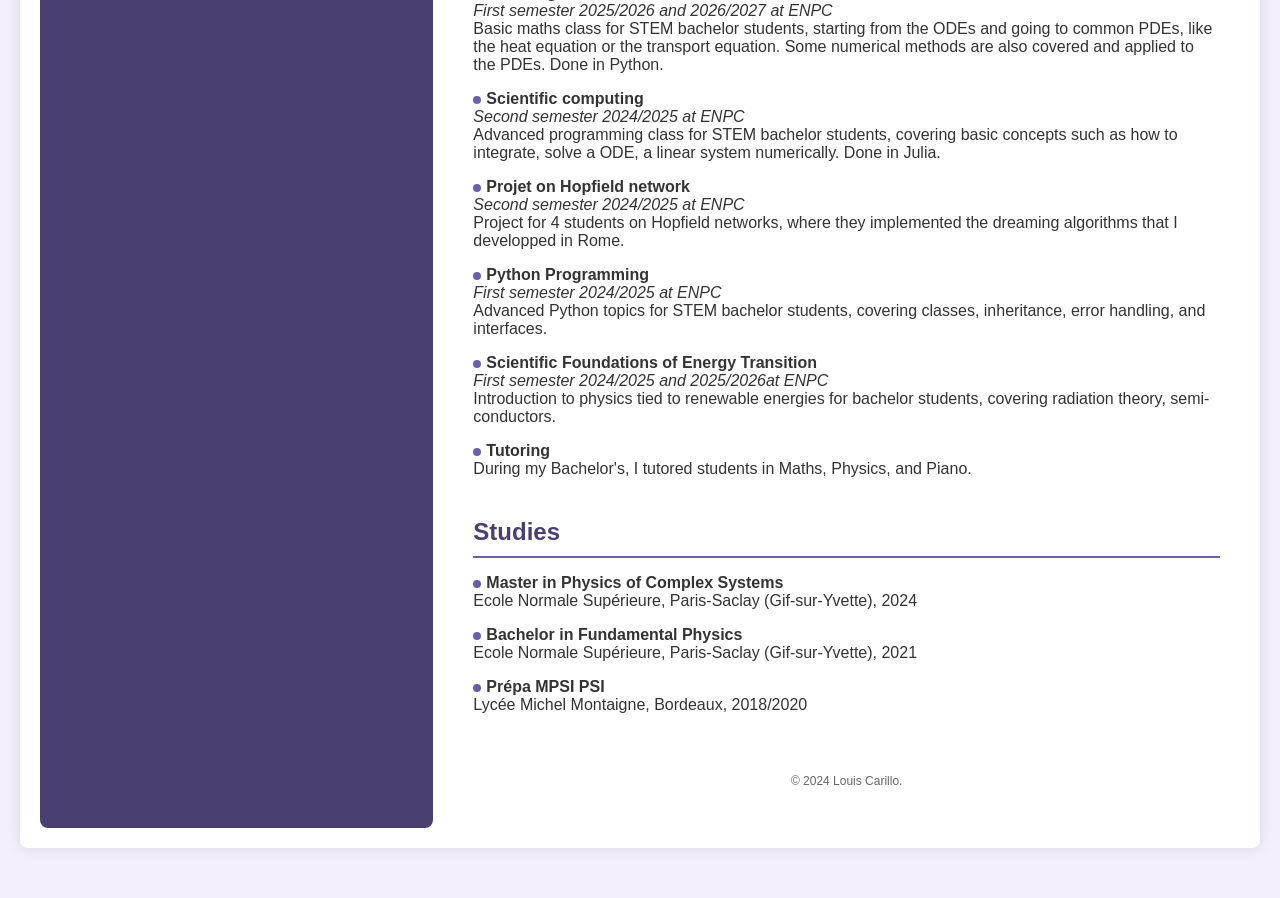
==== commit f9415549: "Mint summer school" ====
--- a/index.html
+++ b/index.html
@@ -282,6 +282,10 @@
             <!-- Conferences Section -->
             <div class="section">
                 <h3>Conferences</h3>
+                <p><span class="circle"></span><strong>Summer School MINT </strong><br>
+                    Institut de Mathématiques de Toulouse, France, 15-19 June 2026<br>
+                    <a href="pdf/mint.pdf" download>Download Slides (PDF)</a>
+                </p>
                 <p><span class="circle"></span><strong>Conference ANR DySLoS </strong><br>
                     INRIA, Paris France, 2-4 June 2026<br>
                     <a href="pdf/slides-anr.pdf" download>Download Slides (PDF)</a>
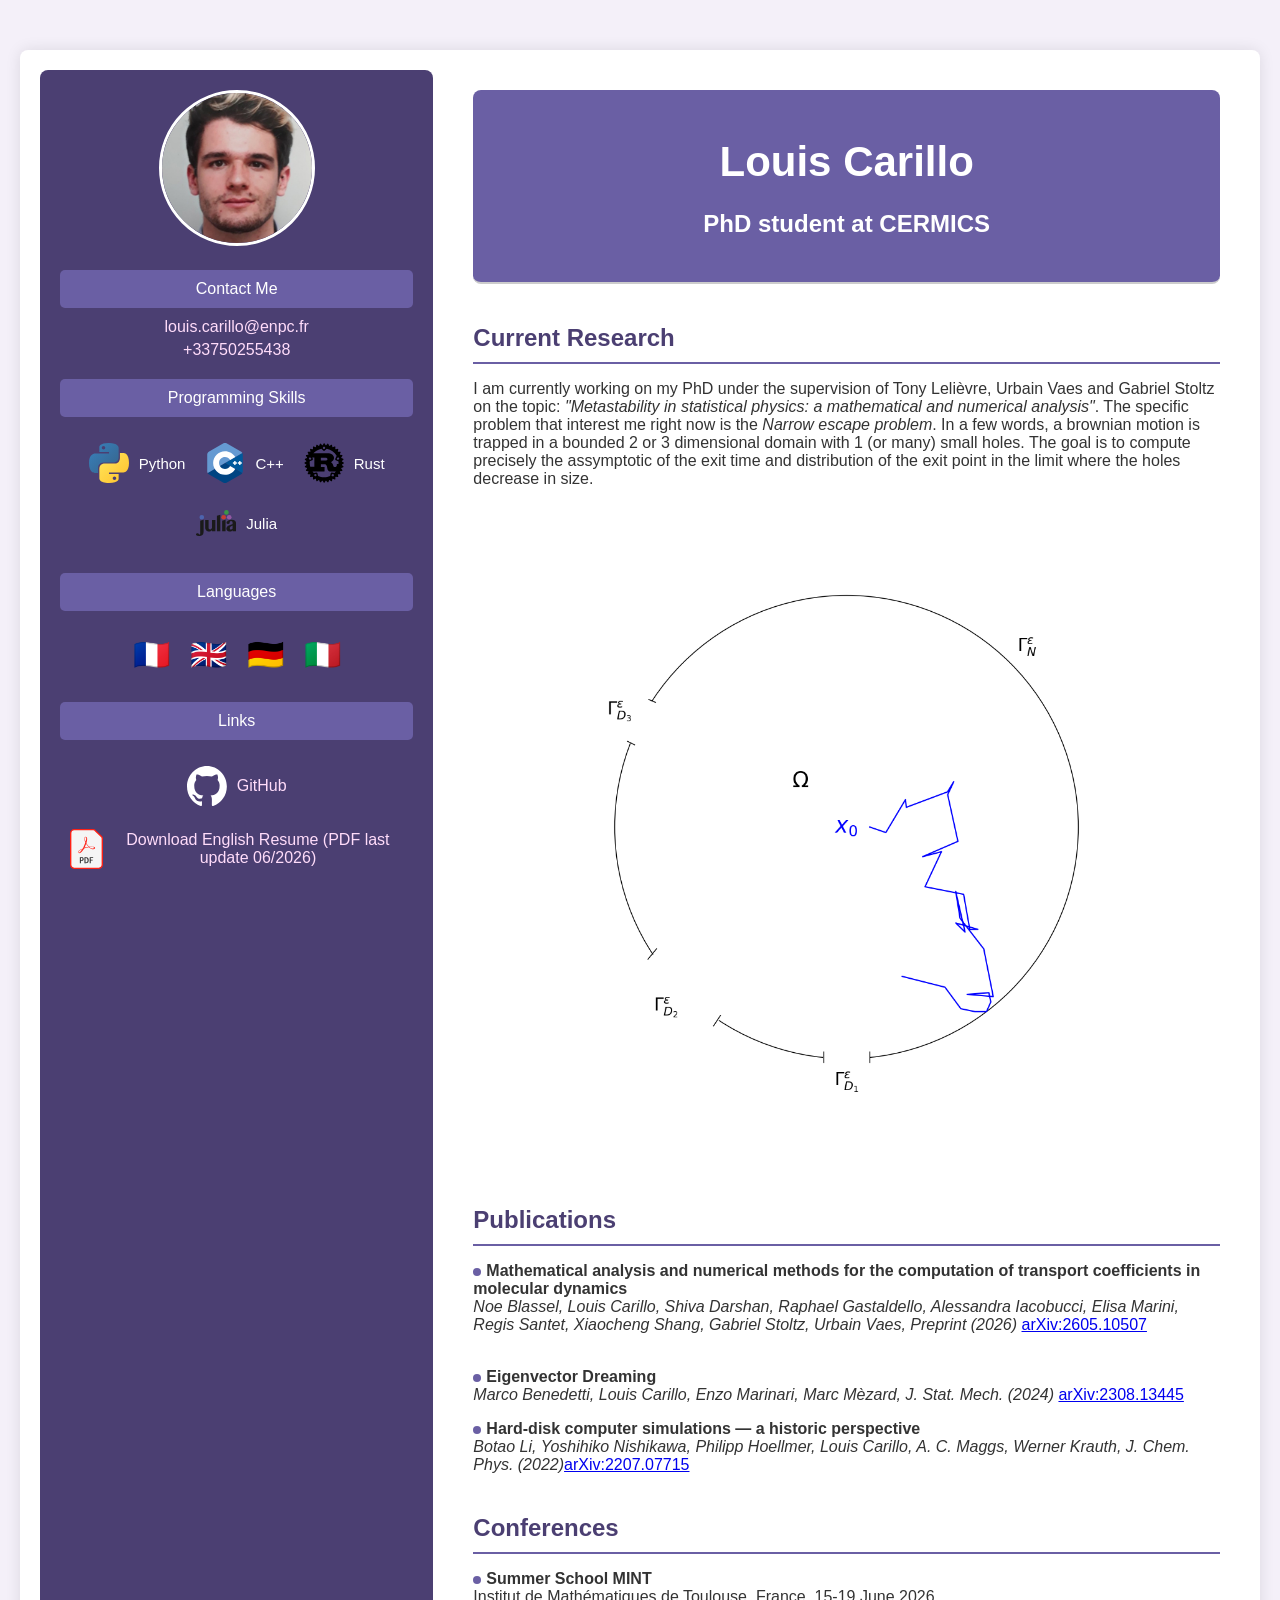
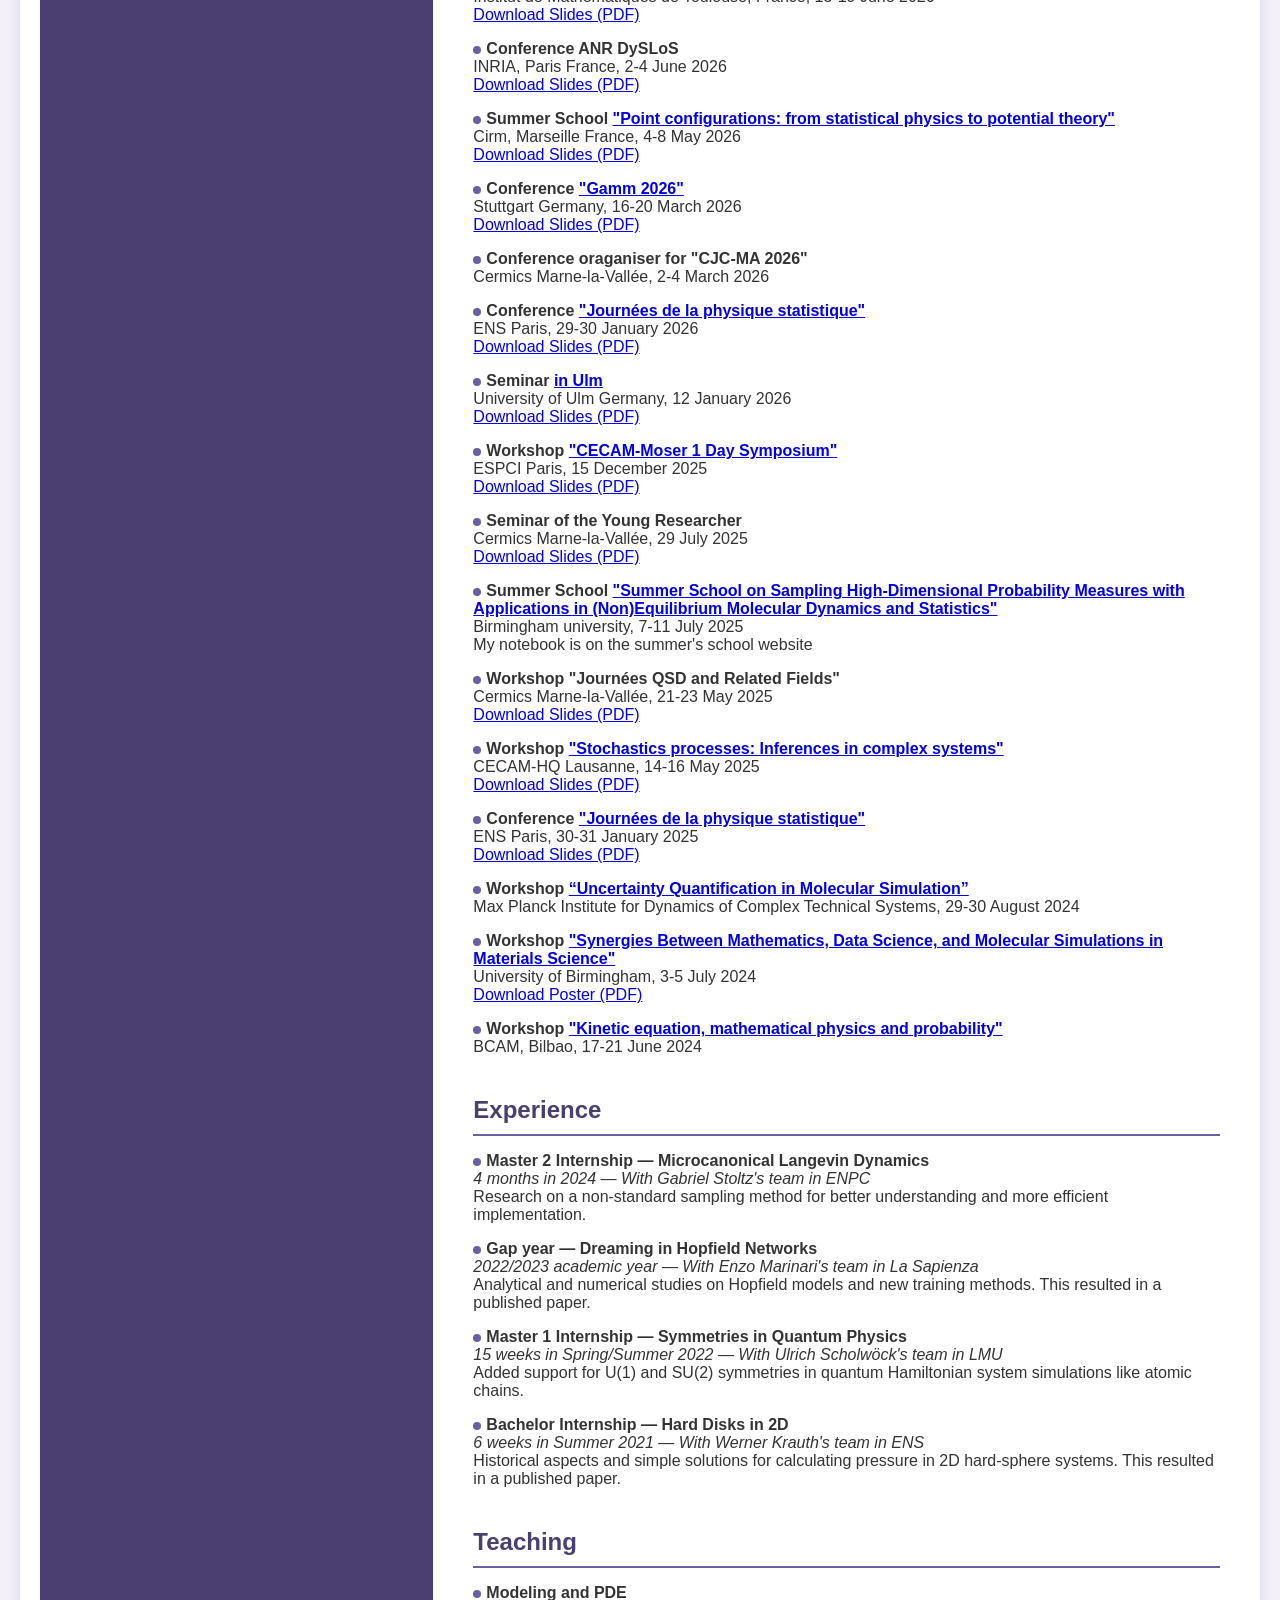
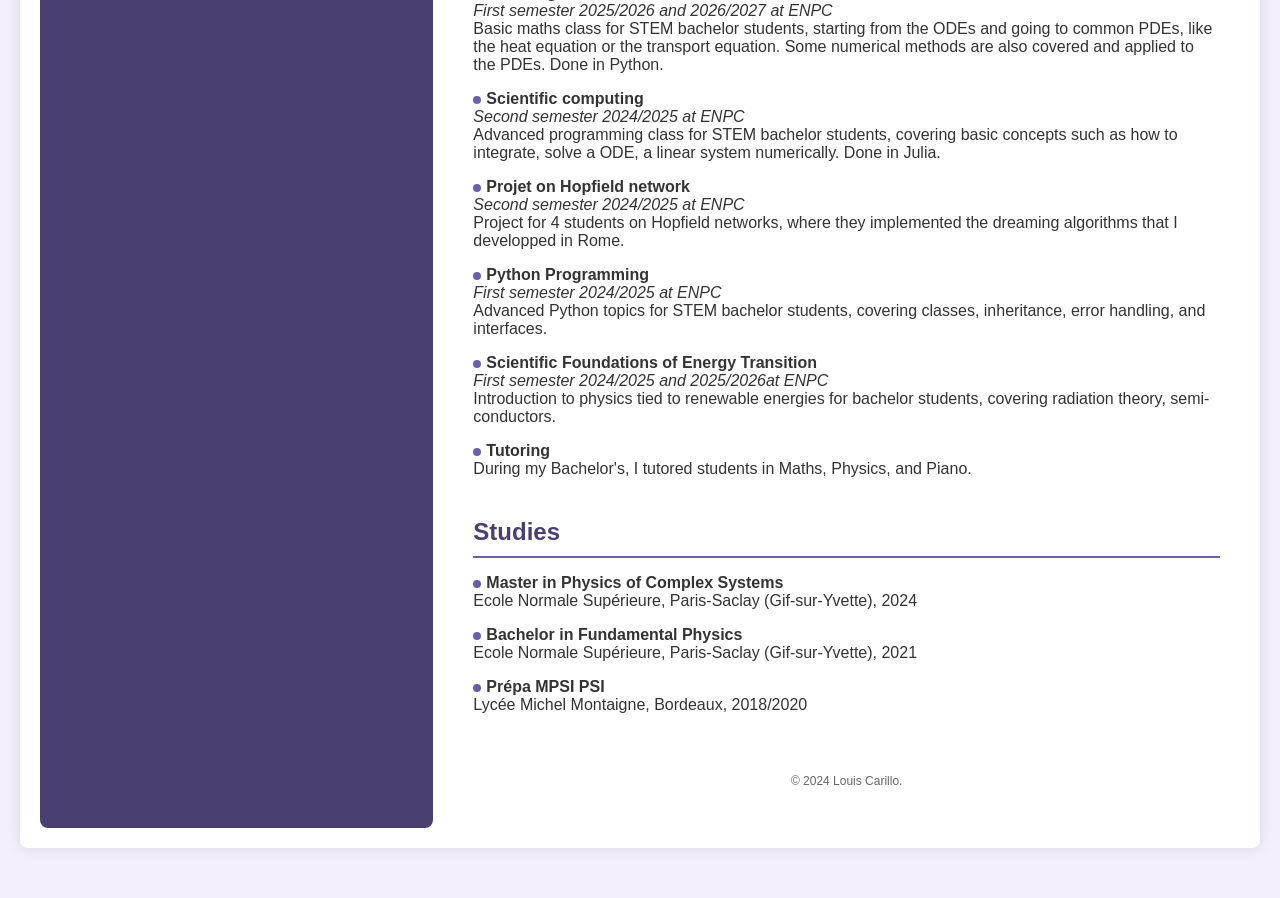
==== commit 6cff89f6: "resume" ====
--- a/index.html
+++ b/index.html
@@ -242,7 +242,7 @@
             <div class="links">
                 <ul>
                     <li><img src="logos/github.svg" alt="GitHub"><a href="https://github.com/LouisCarillo" target="_blank">GitHub</a></li>
-                    <!-- <li><img src="logos/pdf.svg" alt="PDF"><a href="pdf/resume.pdf" download>Download English Resume (PDF)</a></li> -->
+                    <li><img src="logos/pdf.svg" alt="PDF"><a href="carillo_cv.pdf" download>Download English Resume (PDF last update 06/2026)</a></li>
                 </ul>
             </div>
         </div>
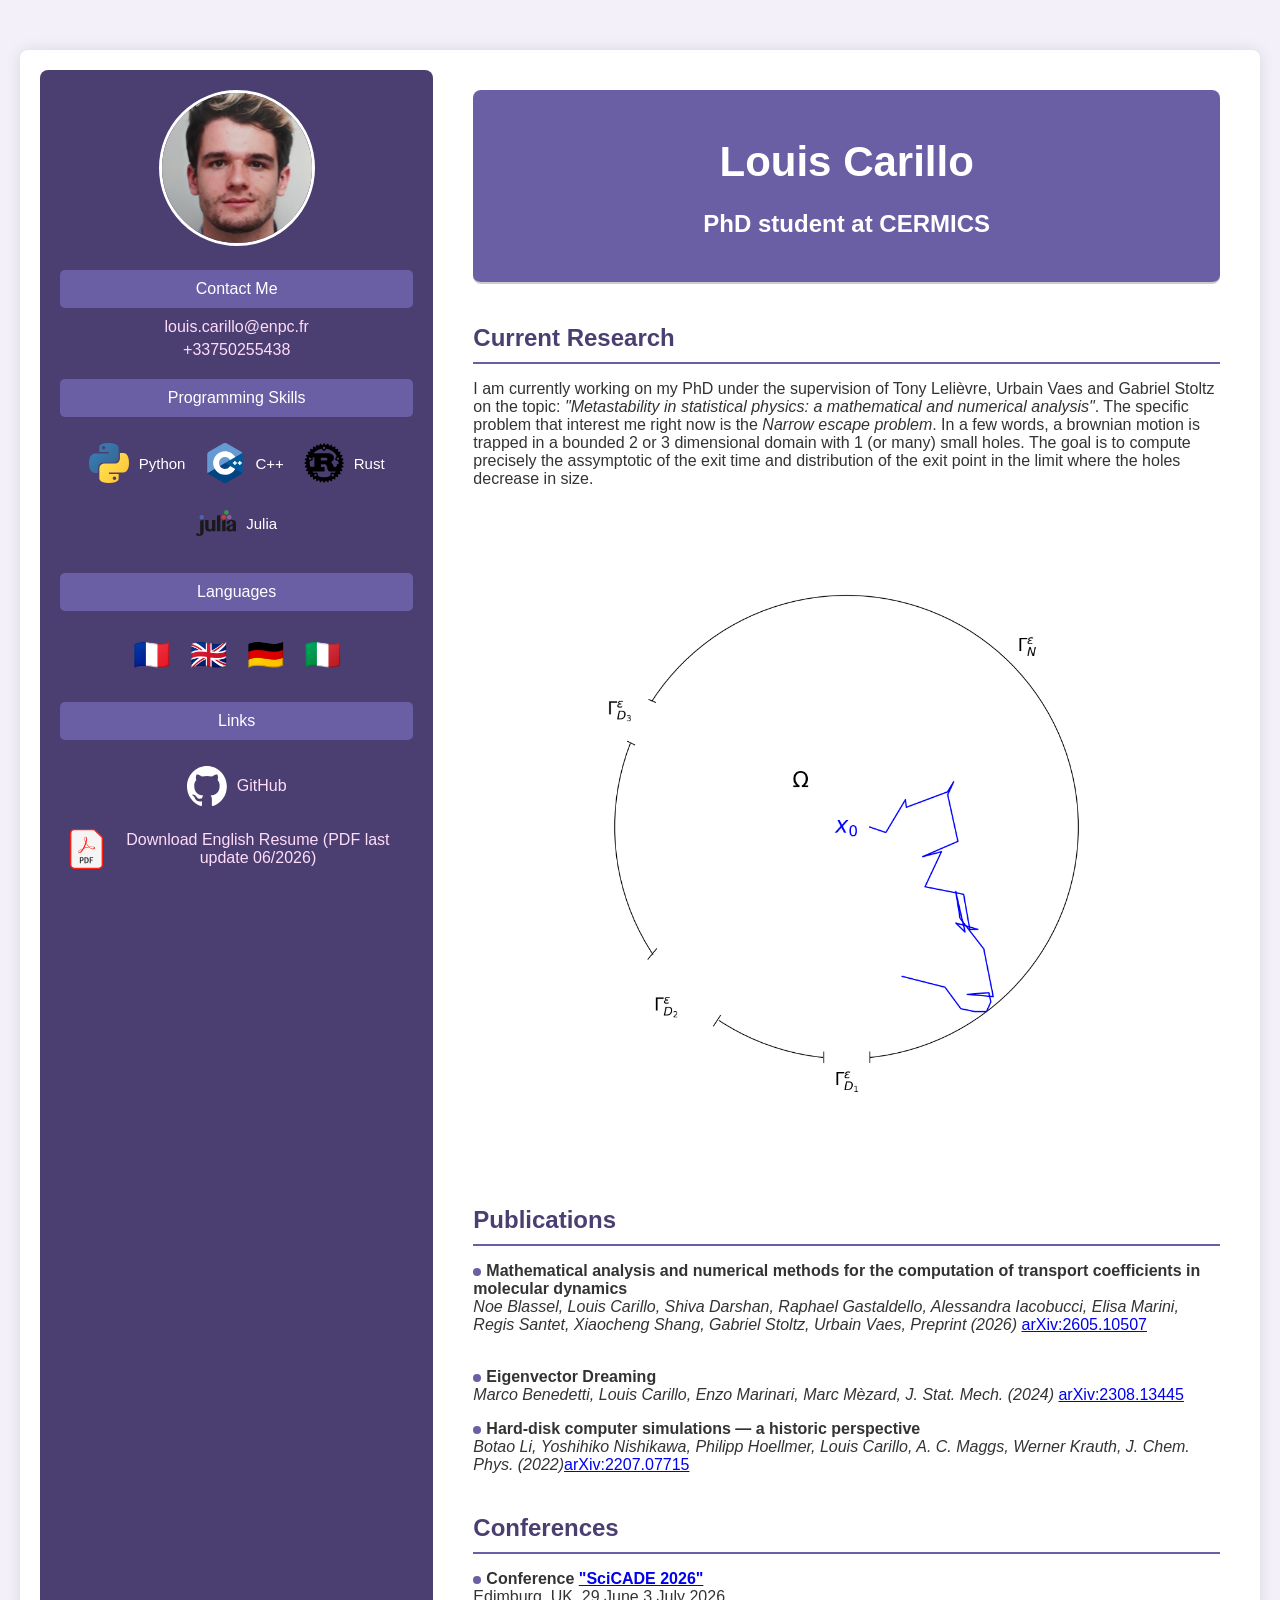
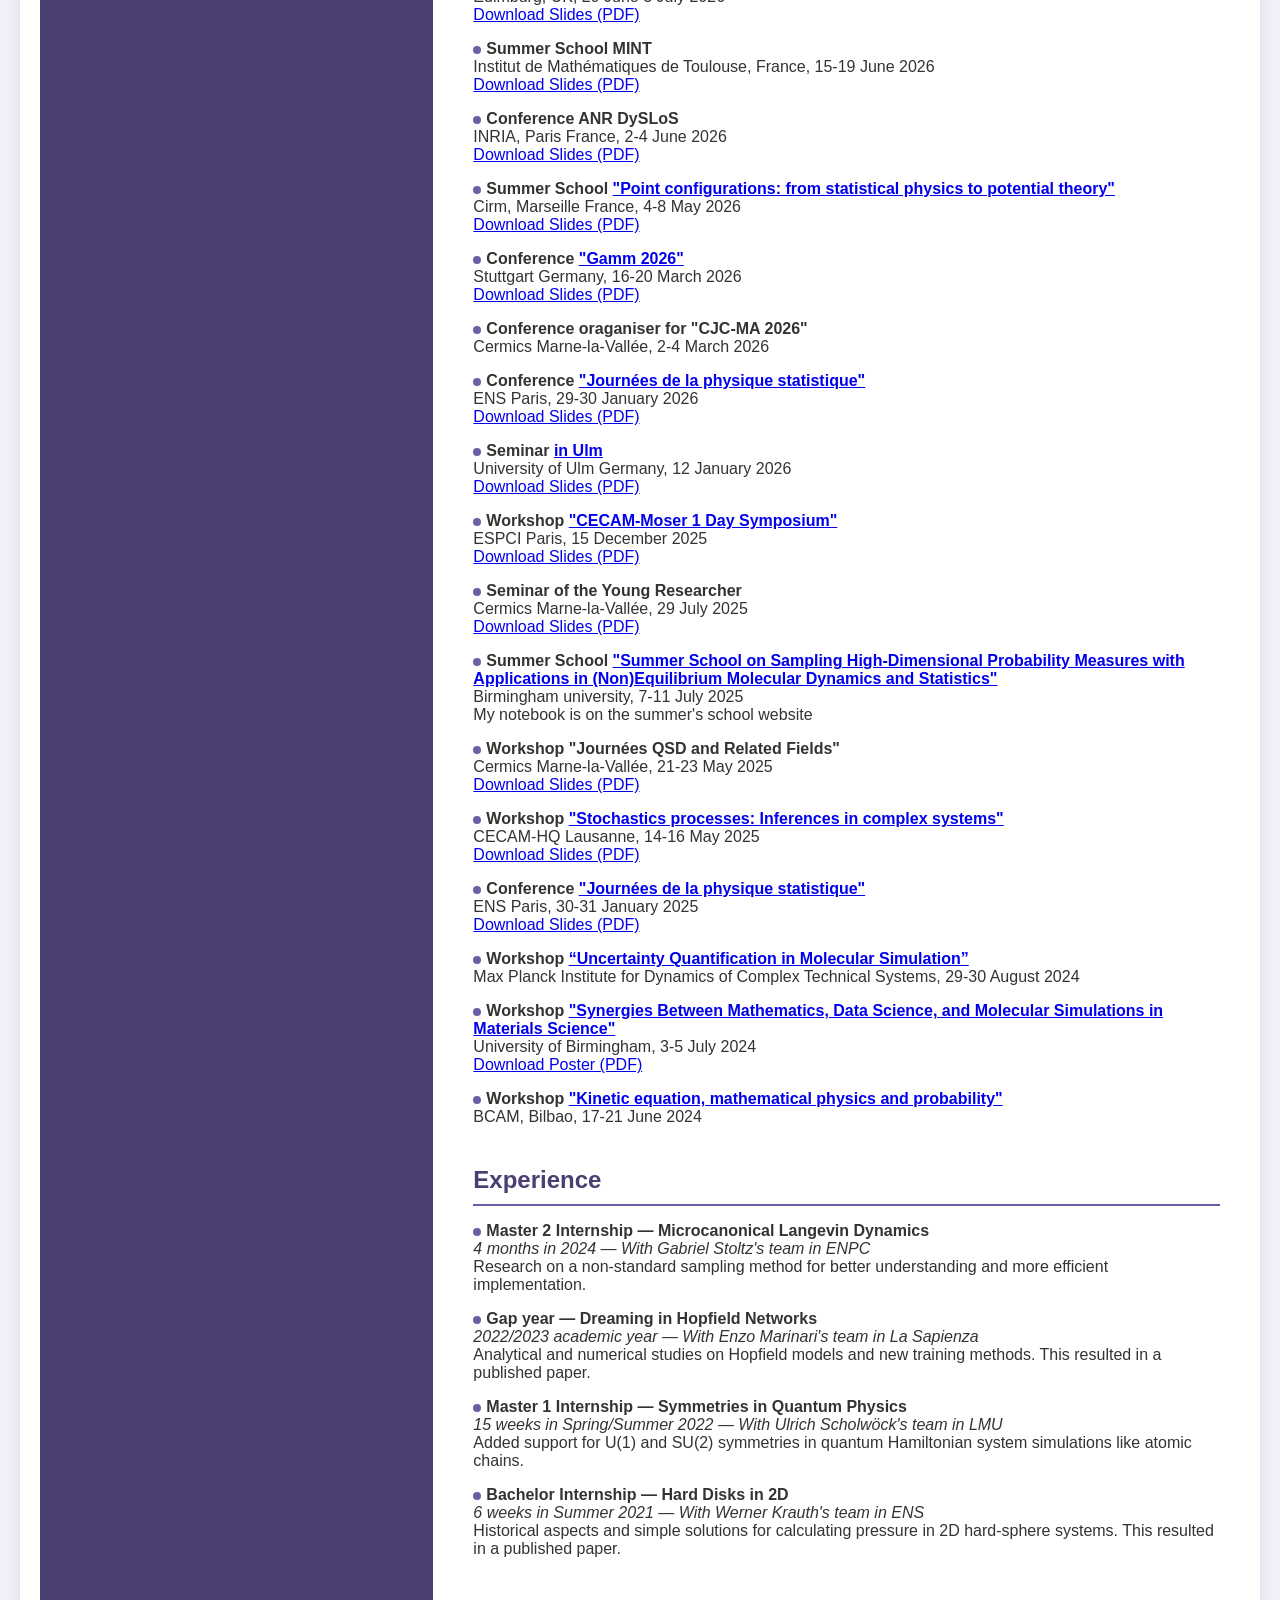
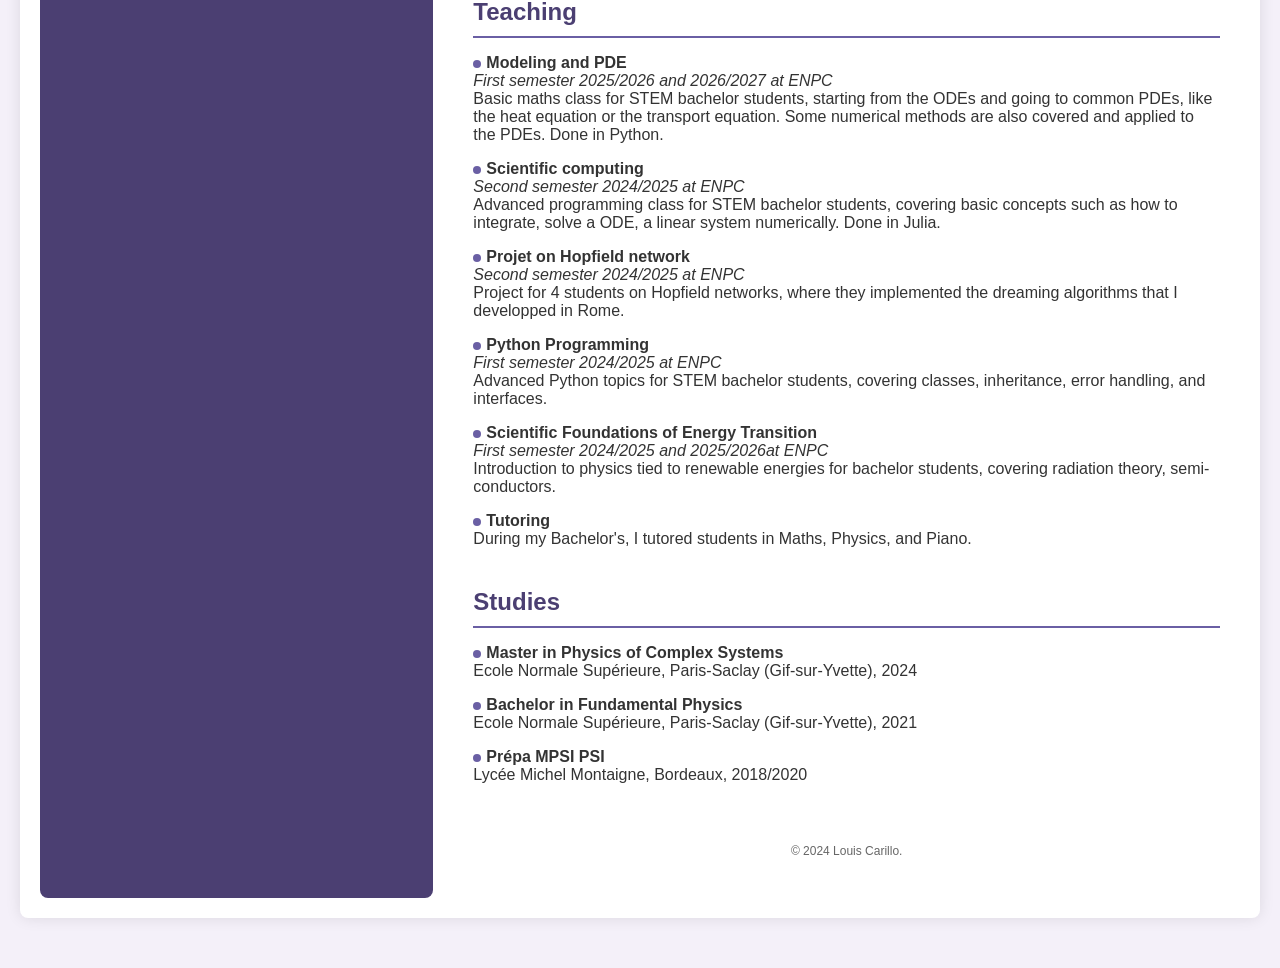
==== commit 50c4fc8b: "Scicade" ====
--- a/index.html
+++ b/index.html
@@ -282,6 +282,10 @@
             <!-- Conferences Section -->
             <div class="section">
                 <h3>Conferences</h3>
+                <p><span class="circle"></span><strong>Conference <a href="https://scicade.org/" target="_blank">"SciCADE 2026"</a></strong><br>
+                    Edimburg, UK, 29 June 3 July 2026<br>
+                    <a href="pdf/scicade.pdf" download>Download Slides (PDF)</a>
+                </p>
                 <p><span class="circle"></span><strong>Summer School MINT </strong><br>
                     Institut de Mathématiques de Toulouse, France, 15-19 June 2026<br>
                     <a href="pdf/mint.pdf" download>Download Slides (PDF)</a>
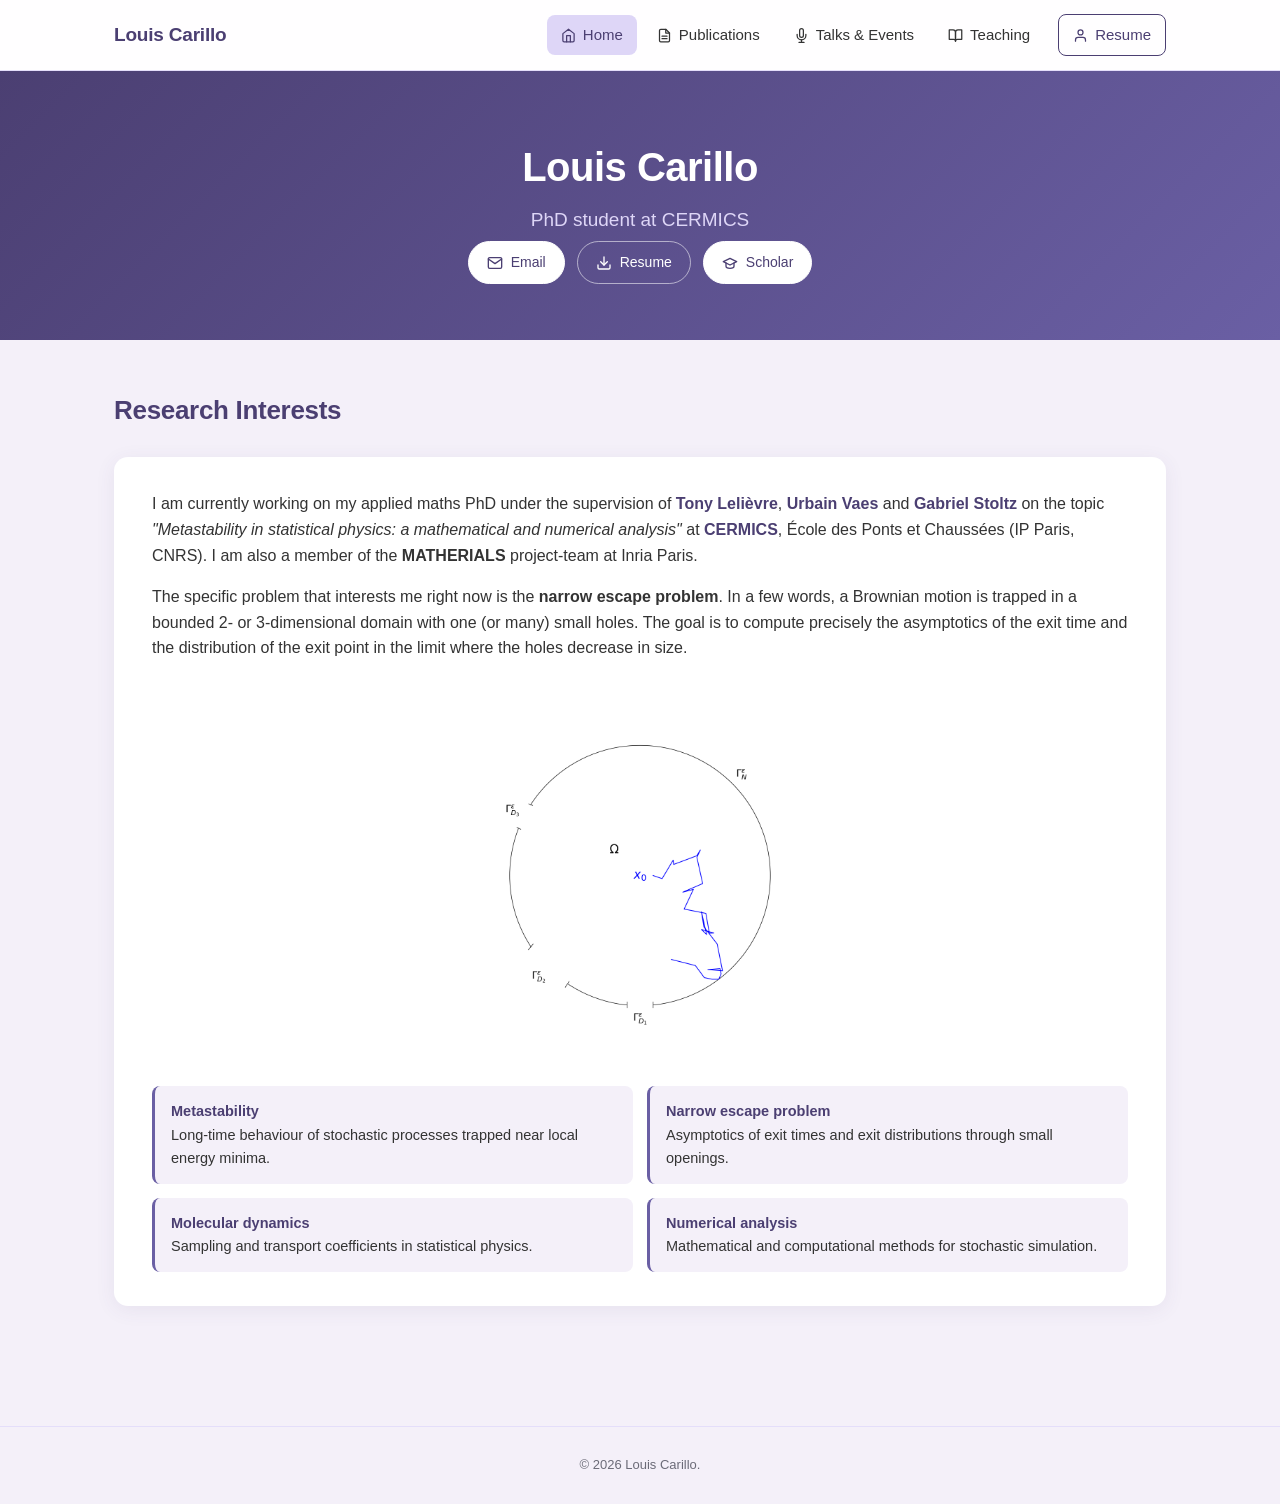
==== commit 5519c3bc: "Big overall" ====
--- a/index.html
+++ b/index.html
@@ -1,423 +1,77 @@
 <!DOCTYPE html>
 <html lang="en">
 <head>
-    <meta charset="UTF-8">
-    <meta name="viewport" content="width=device-width, initial-scale=1.0">
-    <meta http-equiv="X-UA-Compatible" content="ie=edge">
-    <title>Louis Carillo - Resume</title>
-    <style>
-        body {
-            font-family: 'Arial', sans-serif;
-            background-color: #f4f0f9;
-            color: #333;
-            margin: 0;
-            padding: 0;
-        }
-
-        .container {
-            max-width: 1200px;
-            margin: 50px auto;
-            background-color: #fff;
-            padding: 20px;
-            box-shadow: 0 0 15px rgba(0, 0, 0, 0.1);
-            display: grid;
-            grid-template-columns: 1fr 2fr;
-            grid-gap: 20px;
-            border-radius: 8px;
-        }
-
-        /* Left Column (Personal Info) */
-        .sidebar {
-            background-color: #4b3f72;
-            color: white;
-            padding: 20px;
-            border-radius: 8px;
-        }
-
-        .profile-pic {
-            text-align: center;
-            margin-bottom: 20px;
-        }
-
-        .profile-pic img {
-            width: 150px;
-            height: 150px;
-            object-fit: cover;
-            border-radius: 50%;
-            border: 3px solid white;
-        }
-
-        .current-research img {
-            width: 300px;
-            height: 300px;
-            object-fit: cover;
-            border-radius: 50%;
-            border: 3px solid white;
-        }
-
-        .section-title {
-            background-color: #6a5fa4;
-            color: white;
-            padding: 10px;
-            border-radius: 5px;
-            text-align: center;
-            margin-bottom: 10px;
-        }
-
-        .contact, .skills, .languages, .links {
-            margin-bottom: 20px;
-            text-align: center;
-        }
-
-        .contact a, .links a {
-            color: #ffdcfa;
-            text-decoration: none;
-            font-size: 16px;
-            display: block;
-            margin: 5px 0;
-        }
-
-        .skills ul, .languages ul, .links ul {
-            list-style-type: none;
-            padding-left: 0;
-            display: flex;
-            flex-wrap: wrap;
-            justify-content: center;
-        }
-
-        .skills li, .links li {
-            display: flex;
-            align-items: center;
-            margin: 10px;
-            font-size: 15px;
-        }
-
-        .languages li{
-
-            display: flex;
-            align-items: center;
-            margin: 10px;
-            font-size: 30px;
-        }
-        
-
-        .skills img, .links img {
-            width: 40px;
-            height: 40px;
-            margin-right: 10px;
-        }
-
-        /* Right Column (Main Content) */
-        .main-content {
-            padding: 20px;
-        }
-
-        /* Name and Status at the top of the right column */
-        .main-header {
-            text-align: center;
-            margin-bottom: 40px;
-            border-bottom: 2px solid #ccc;
-            padding-bottom: 20px;
-            background-color: #6a5fa4;
-            color: white;
-            border-radius: 8px;
-            padding: 20px;
-        }
-
-        .main-header h1 {
-            font-size: 42px;
-            font-weight: bold;
-            margin-bottom: 10px;
-        }
-
-        .main-header p {
-            font-size: 24px;
-            font-weight: bold;
-        }
-
-        h3 {
-            font-size: 24px;
-            color: #4b3f72;
-            margin-bottom: 15px;
-            border-bottom: 2px solid #6a5fa4;
-            padding-bottom: 10px;
-        }
-
-        .section {
-            margin-bottom: 40px;
-        }
-
-        footer {
-            text-align: center;
-            padding: 20px;
-            font-size: 12px;
-            margin-top: 30px;
-            color: #666;
-        }
-
-        /* Mobile responsiveness */
-        @media (max-width: 768px) {
-            .container {
-                grid-template-columns: 1fr;
-            }
-
-            .main-header h1 {
-                font-size: 32px;
-            }
-
-            .main-header p {
-                font-size: 20px;
-
-            }
-
-            h3 {
-                font-size: 20px;
-            }
-
-            .name-mobile {
-                display: block; /* Show on mobile */
-            }
-            
-        }
-        .circle {
-            display: inline-block;
-            width: 8px;  /* Size of the circle */
-            height: 8px; /* Size of the circle */
-            background-color: #6a5fa4; /* Color of the circle */
-            border-radius: 50%; /* Makes it a circle */
-            margin-right: 5px; /* Space between the circle and the text */
-            vertical-align: middle; /* Align with the text */
-        }
-
-        .name-mobile {
-            text-align: center;
-            color: white;
-            font-size: 20px;
-            margin-top: 20px;
-            display: none; /* Hidden by default */
-        }
-
-    </style>
+<meta charset="UTF-8">
+<meta name="viewport" content="width=device-width, initial-scale=1.0">
+<meta http-equiv="X-UA-Compatible" content="ie=edge">
+<title>Louis Carillo</title>
+<meta name="description" content="Louis Carillo — PhD student at CERMICS, working on metastability in statistical physics.">
+<link rel="stylesheet" href="style.css">
 </head>
 <body>
-    <div class="container">
-        <!-- Sidebar (Left Column) -->
-        <div class="sidebar">
-            <div class="profile-pic">
-                <img src="profile-picture.jpg" alt="Louis Carillo">
-            </div>
-            <div class="name-mobile">Louis Carillo</div> <!-- Mobile Name -->
 
-            <!-- Contact Me Section -->
-            <div class="section-title">Contact Me</div>
-            <div class="contact">
-                <a href="mailto:louis.carillo@enpc.fr">louis.carillo@enpc.fr</a>
-                <a href="tel:+33750255438">+33750255438</a>
-            </div>
+<nav class="navbar">
+    <div class="nav-container">
+        <a href="index.html" class="nav-logo">Louis Carillo</a>
+        <input type="checkbox" id="nav-toggle" class="nav-toggle">
+        <label for="nav-toggle" class="nav-hamburger">&#9776;</label>
+        <ul class="nav-links">
+            <li><a href="index.html" class="active"><svg viewBox="0 0 24 24" fill="none" stroke="currentColor" stroke-width="2" stroke-linecap="round" stroke-linejoin="round"><path d="M3 9l9-7 9 7v11a2 2 0 0 1-2 2H5a2 2 0 0 1-2-2z"/><polyline points="9 22 9 12 15 12 15 22"/></svg>Home</a></li>
+            <li><a href="publications.html"><svg viewBox="0 0 24 24" fill="none" stroke="currentColor" stroke-width="2" stroke-linecap="round" stroke-linejoin="round"><path d="M14 2H6a2 2 0 0 0-2 2v16a2 2 0 0 0 2 2h12a2 2 0 0 0 2-2V8z"/><polyline points="14 2 14 8 20 8"/><line x1="16" y1="13" x2="8" y2="13"/><line x1="16" y1="17" x2="8" y2="17"/></svg>Publications</a></li>
+            <li><a href="talks.html"><svg viewBox="0 0 24 24" fill="none" stroke="currentColor" stroke-width="2" stroke-linecap="round" stroke-linejoin="round"><path d="M12 1a3 3 0 0 0-3 3v8a3 3 0 0 0 6 0V4a3 3 0 0 0-3-3z"/><path d="M19 10v2a7 7 0 0 1-14 0v-2"/><line x1="12" y1="19" x2="12" y2="23"/><line x1="8" y1="23" x2="16" y2="23"/></svg>Talks &amp; Events</a></li>
+            <li><a href="teaching.html"><svg viewBox="0 0 24 24" fill="none" stroke="currentColor" stroke-width="2" stroke-linecap="round" stroke-linejoin="round"><path d="M2 3h6a4 4 0 0 1 4 4v14a3 3 0 0 0-3-3H2z"/><path d="M22 3h-6a4 4 0 0 0-4 4v14a3 3 0 0 1 3-3h7z"/></svg>Teaching</a></li>
+            <li><a href="resume.html" class="nav-cta"><svg viewBox="0 0 24 24" fill="none" stroke="currentColor" stroke-width="2" stroke-linecap="round" stroke-linejoin="round"><path d="M20 21v-2a4 4 0 0 0-4-4H8a4 4 0 0 0-4 4v2"/><circle cx="12" cy="7" r="4"/></svg>Resume</a></li>
+        </ul>
+    </div>
+</nav>
 
-            <!-- Programming Skills Section -->
-            <div class="section-title">Programming Skills</div>
-            <div class="skills">
-                <ul>
-                    <li><img src="logos/python.svg" alt="Python">Python</li>
-                    <li><img src="logos/cpp.svg" alt="C++">C++</li>
-                    <li><img src="logos/rust.svg" alt="Rust">Rust</li>
-                    <li><img src="logos/julia.svg" alt="Julia">Julia</li>
-                </ul>
-            </div>
+<header class="hero">
+    <h1>Louis Carillo</h1>
+    <p class="hero-title">PhD student at CERMICS</p>
+    <div class="hero-actions">
+        <a class="icon-link filled" href="mailto:louis.carillo@enpc.fr">
+            <svg viewBox="0 0 24 24" fill="none" stroke="currentColor" stroke-width="2" stroke-linecap="round" stroke-linejoin="round"><path d="M4 4h16c1.1 0 2 .9 2 2v12c0 1.1-.9 2-2 2H4c-1.1 0-2-.9-2-2V6c0-1.1.9-2 2-2z"/><polyline points="22,6 12,13 2,6"/></svg>
+            Email
+        </a>
+        <a class="icon-link" href="resume.html">
+            <svg viewBox="0 0 24 24" fill="none" stroke="currentColor" stroke-width="2" stroke-linecap="round" stroke-linejoin="round"><path d="M21 15v4a2 2 0 0 1-2 2H5a2 2 0 0 1-2-2v-4"/><polyline points="7 10 12 15 17 10"/><line x1="12" y1="15" x2="12" y2="3"/></svg>
+            Resume
+        </a>
+        <a class="icon-link filled" href="https://scholar.google.com/citations?user=7LMmswUAAAAJ&hl=en&oi=ao" target="_blank">
+            <svg viewBox="0 0 24 24" fill="none" stroke="currentColor" stroke-width="2" stroke-linecap="round" stroke-linejoin="round"><path d="M22 10 12 5 2 10l10 5 10-5z"/><path d="M6 12v5c0 1.66 2.69 3 6 3s6-1.34 6-3v-5"/></svg>
+            Scholar
+        </a>
+    </div>
+</header>
 
-            <!-- Languages Section -->
-            <div class="section-title">Languages</div>
-            <div class="languages">
-                <ul>
-                    <li>🇫🇷</li>
-                    <li>🇬🇧</li>
-                    <li>🇩🇪</li>
-                    <li>🇮🇹</li>
-                </ul>
-            </div>
+<main class="wrap">
 
-            <!-- Links Section -->
-            <div class="section-title">Links</div>
-            <div class="links">
-                <ul>
-                    <li><img src="logos/github.svg" alt="GitHub"><a href="https://github.com/LouisCarillo" target="_blank">GitHub</a></li>
-                    <li><img src="logos/pdf.svg" alt="PDF"><a href="carillo_cv.pdf" download>Download English Resume (PDF last update 06/2026)</a></li>
-                </ul>
-            </div>
-        </div>
-
-        <!-- Main Content (Right Column) -->
-        <div class="main-content">
-            <!-- Name and Status -->
-            <div class="main-header">
-                <h1>Louis Carillo</h1>
-                <p>PhD student at CERMICS</p>
-            </div>
-
-            <!-- Current Research -->
-            <div class="section">
-                <h3>Current Research</h3>
-                <p>
-                    I am currently working on my PhD under the supervision of Tony Lelièvre, Urbain Vaes and Gabriel Stoltz on the topic: <i>"Metastability in statistical physics: a mathematical and numerical analysis"</i>. The specific problem that interest me right now is the <i>Narrow escape problem</i>. In a few words, a brownian motion is trapped in a bounded 2 or 3 dimensional domain with 1 (or many) small holes. The goal is to compute precisely the assymptotic of the exit time and distribution of the exit point in the limit where the holes decrease in size. 
-                    <img src="figure.png" alt="_blank" style="display: block; margin: 0 auto; max-width: 100%; height: auto;">
-                </p>
-            </div>
-
-
-            <!-- Publications Section -->
-            <div class="section">
-                <h3>Publications</h3>
-                <p><span class="circle"></span><strong>Mathematical analysis and numerical methods for the computation of transport coefficients in molecular dynamics </strong><br>
-                    <i>Noe Blassel, Louis Carillo, Shiva Darshan, Raphael Gastaldello, Alessandra Iacobucci, Elisa Marini, Regis Santet, Xiaocheng Shang, Gabriel Stoltz, Urbain Vaes, Preprint (2026)</i> <a href="https://arxiv.org/abs/2605.10507"> arXiv:2605.10507</a><br><br>
-                </p>
-                <p><span class="circle"></span><strong>Eigenvector Dreaming</strong><br>
-                    <i>Marco Benedetti, Louis Carillo, Enzo Marinari, Marc Mèzard, J. Stat. Mech. (2024)</i> <a href="https://arxiv.org/abs/2308.13445">arXiv:2308.13445</a><br>
-                </p>
-                <p><span class="circle"></span><strong>Hard-disk computer simulations — a historic perspective</strong><br>
-                    <i> Botao Li, Yoshihiko Nishikawa, Philipp Hoellmer, Louis Carillo, A. C. Maggs, Werner Krauth, J. Chem. Phys. (2022)</i><a href="https://arxiv.org/abs/2207.07715">arXiv:2207.07715</a>
-                    <br>
-                </p>
-            </div>
-            <!-- Conferences Section -->
-            <div class="section">
-                <h3>Conferences</h3>
-                <p><span class="circle"></span><strong>Conference <a href="https://scicade.org/" target="_blank">"SciCADE 2026"</a></strong><br>
-                    Edimburg, UK, 29 June 3 July 2026<br>
-                    <a href="pdf/scicade.pdf" download>Download Slides (PDF)</a>
-                </p>
-                <p><span class="circle"></span><strong>Summer School MINT </strong><br>
-                    Institut de Mathématiques de Toulouse, France, 15-19 June 2026<br>
-                    <a href="pdf/mint.pdf" download>Download Slides (PDF)</a>
-                </p>
-                <p><span class="circle"></span><strong>Conference ANR DySLoS </strong><br>
-                    INRIA, Paris France, 2-4 June 2026<br>
-                    <a href="pdf/slides-anr.pdf" download>Download Slides (PDF)</a>
-                </p>
-                <p><span class="circle"></span><strong>Summer School <a href="https://conferences.cirm-math.fr/3455.html" target="_blank">"Point configurations: from statistical physics to potential theory"</a></strong><br>
-                    Cirm, Marseille France, 4-8 May 2026<br>
-                    <a href="pdf/cirm.pdf" download>Download Slides (PDF)</a>
-                </p>
-                <p><span class="circle"></span><strong>Conference <a href="https://jahrestagung.gamm.org/annual-meeting-2026/96th-annual-meeting-2/" target="_blank">"Gamm 2026"</a></strong><br>
-                    Stuttgart Germany, 16-20 March 2026<br>
-                    <a href="pdf/gamm_stuttgart.pdf" download>Download Slides (PDF)</a>
-                </p>
-                <p><span class="circle"></span><strong>Conference oraganiser for <a href="https://cjcma2026.sciencesconf.org/" target="_blank"></a>"CJC-MA 2026"</a></strong><br>
-                    Cermics Marne-la-Vallée, 2-4 March 2026<br>
-                </p>
-                <p><span class="circle"></span><strong>Conference <a href="https://jstat.phys.ens.fr/fr" target="_blank">"Journées de la physique statistique"</a></strong><br>
-                    ENS Paris, 29-30 January 2026<br>
-                    <a href="pdf/slide_journee_phy_stat2.pdf" download>Download Slides (PDF)</a>
-                </p>
-                <p><span class="circle"></span><strong>Seminar <a href="https://www.uni-ulm.de/en/homepage/event-detail/article/default-2d7be74f237b41564c6988bdf73b1170/" target="_blank"> in Ulm</a></strong><br>
-                    University of Ulm Germany, 12 January 2026<br>
-                    <a href="pdf/ulm.pdf" download>Download Slides (PDF)</a>
-                </p>
-                <p><span class="circle"></span><strong>Workshop <a href="https://www.cecam.org/workshop-details/cecam-moser-1-day-symposium-2025-1472" target="_blank">"CECAM-Moser 1 Day Symposium"</a></strong><br>
-                    ESPCI Paris, 15 December 2025<br>
-                    <a href="pdf/cecam2025_2.pdf" download>Download Slides (PDF)</a>
-                </p>
-                <p><span class="circle"></span><strong>Seminar of the Young Researcher  </strong><br>
-                    Cermics Marne-la-Vallée, 29 July 2025<br>
-                    <a href="pdf/Young2025.pdf" download>Download Slides (PDF)</a>
-                </p>
-                <p><span class="circle"></span><strong>Summer School <a href="https://www.cecam.org/workshop-details/summer-school-on-sampling-high-dimensional-probability-measures-with-applications-in-nonequilibrium-molecular-dynamics-and-statistics-1448" target="_blank">"Summer School on Sampling High-Dimensional Probability Measures with Applications in (Non)Equilibrium Molecular Dynamics and Statistics"</a> </strong><br>
-                    Birmingham university, 7-11 July 2025<br>
-                    My notebook is on the summer's school website
-                </p>
-                <p><span class="circle"></span><strong>Workshop "Journées QSD and Related Fields"</strong><br>
-                    Cermics Marne-la-Vallée, 21-23 May 2025<br>
-                    <a href="pdf/QSD2025.pdf" download>Download Slides (PDF)</a>
-                </p>
-                <p><span class="circle"></span><strong>Workshop <a href="https://www.cecam.org/workshop-details/stochastics-processes-inferences-in-complex-systems-1390" target="_blank">"Stochastics processes: Inferences in complex systems"</a></strong><br>
-                    CECAM-HQ Lausanne, 14-16 May 2025<br>
-                    <a href="pdf/cecam2025.pdf" download>Download Slides (PDF)</a>
-                </p>
-                <p><span class="circle"></span><strong>Conference <a href="https://jstat.phys.ens.fr/fr" target="_blank">"Journées de la physique statistique"</a></strong><br>
-                    ENS Paris, 30-31 January 2025<br>
-                    <a href="pdf/slide_journee_phy_stat.pdf" download>Download Slides (PDF)</a>
-                </p>
-                <p><span class="circle"></span><strong>Workshop <a href="https://indico3.mpi-magdeburg.mpg.de/event/40/" target="_blank">“Uncertainty Quantification in Molecular Simulation”</a></strong><br>
-                    Max Planck Institute for Dynamics of Complex Technical Systems, 29-30 August 2024
-                </p>
-                <p><span class="circle"></span><strong>Workshop <a href="https://sites.google.com/site/xiaochengshang/network/bham-workshop-july-24" target="_blank">"Synergies Between Mathematics, Data Science, and Molecular Simulations in Materials Science"</a></strong><br>
-                    University of Birmingham, 3-5 July 2024<br>
-                    <a href="pdf/posterBirmingham.pdf" download>Download Poster (PDF)</a>
-                </p>
-                <p><span class="circle"></span><strong>Workshop <a href="https://www.bcamath.org/events/kemap/en/" target="_blank">"Kinetic equation, mathematical physics and probability"</a></strong><br>
-                    BCAM, Bilbao, 17-21 June 2024
-                </p>
-            </div>
-
-            <!-- Experience Section -->
-            <div class="section">
-                <h3>Experience</h3>
-                <p><span class="circle"></span><strong>Master 2 Internship — Microcanonical Langevin Dynamics</strong><br>
-                    <i>4 months in 2024 — With Gabriel Stoltz's team in ENPC</i><br>
-                    Research on a non-standard sampling method for better understanding and more efficient implementation.
-                </p>
-                <p><span class="circle"></span><strong>Gap year — Dreaming in Hopfield Networks</strong><br>
-                    <i>2022/2023 academic year — With Enzo Marinari's team in La Sapienza</i><br>
-                    Analytical and numerical studies on Hopfield models and new training methods. This resulted in a published paper.
-                </p>
-                <p><span class="circle"></span><strong>Master 1 Internship — Symmetries in Quantum Physics</strong><br>
-                    <i>15 weeks in Spring/Summer 2022 — With Ulrich Scholwöck's team in LMU</i><br>
-                    Added support for U(1) and SU(2) symmetries in quantum Hamiltonian system simulations like atomic chains.
-                </p>
-                <p><span class="circle"></span><strong>Bachelor Internship — Hard Disks in 2D</strong><br>
-                    <i>6 weeks in Summer 2021 — With Werner Krauth's team in ENS</i><br>
-                    Historical aspects and simple solutions for calculating pressure in 2D hard-sphere systems. This resulted in a published paper.
-                </p>
-            </div>
-
-            <!-- Teaching Section -->
-            <div class="section">
-                <h3>Teaching</h3>
-                <p><span class="circle"></span><strong>Modeling and PDE</strong><br>
-                    <i>First semester 2025/2026 and 2026/2027 at ENPC</i><br>
-                    Basic maths class for STEM bachelor students, starting from the ODEs and going to common PDEs, like the heat equation or the transport equation.
-                    Some numerical methods are also covered and applied to the PDEs. Done in Python.
-                </p>
-                <p><span class="circle"></span><strong>Scientific computing</strong><br>
-                    <i>Second semester 2024/2025 at ENPC</i><br>
-                    Advanced programming class for STEM bachelor students, covering basic concepts such as how to integrate, solve a ODE, a linear system numerically.
-                    Done in Julia. 
-                </p>
-                <p><span class="circle"></span><strong>Projet on Hopfield network</strong><br>
-                    <i>Second semester 2024/2025 at ENPC</i><br>
-                    Project for 4 students on Hopfield networks, where they implemented the dreaming algorithms that I developped in Rome. 
-                </p>
-                <p><span class="circle"></span><strong>Python Programming</strong><br>
-                    <i>First semester 2024/2025 at ENPC</i><br>
-                    Advanced Python topics for STEM bachelor students, covering classes, inheritance, error handling, and interfaces.
-                </p>
-                <p><span class="circle"></span><strong>Scientific Foundations of Energy Transition</strong><br>
-                    <i> First semester 2024/2025 and 2025/2026at ENPC</i><br>
-                    Introduction to physics tied to renewable energies for bachelor students, covering radiation theory, semi-conductors.
-                </p>
-                <p><span class="circle"></span><strong>Tutoring</strong><br>
-                    During my Bachelor's, I tutored students in Maths, Physics, and Piano.
-                </p>
-            </div>
-
-            <!-- Studies Section -->
-            <div class="section">
-                <h3>Studies</h3>
-                <p><span class="circle"></span><strong>Master in Physics of Complex Systems</strong><br>
-                    Ecole Normale Supérieure, Paris-Saclay (Gif-sur-Yvette), 2024<br>
-                </p>
-                <p><span class="circle"></span><strong>Bachelor in Fundamental Physics</strong><br>
-                    Ecole Normale Supérieure, Paris-Saclay (Gif-sur-Yvette), 2021<br>
-                </p>
-                <p><span class="circle"></span><strong>Prépa MPSI PSI</strong><br>
-                    Lycée Michel Montaigne, Bordeaux, 2018/2020<br>
-                </p>
-            </div>
-
-            <footer>
-                &copy; 2024 Louis Carillo.
-            </footer>
+    <div class="section">
+        <h2 class="section-heading">Research Interests</h2>
+        <div class="research-intro">
+            <p>
+                I am currently working on my applied maths PhD under the supervision of <a href="https://tony-lelievre.github.io/" target="_blank"><strong>Tony Lelièvre</strong></a>, <a href="https://urbain.vaes.uk/" target="_blank"><strong>Urbain Vaes</strong></a> and <a href="https://gabrielstoltz.github.io/" target="_blank"><strong>Gabriel Stoltz</strong></a> on the topic
+                <em>"Metastability in statistical physics: a mathematical and numerical analysis"</em> at <a href="https://cermics-lab.enpc.fr/" target="_blank"><strong>CERMICS</strong></a>, École des Ponts et Chaussées (IP Paris, CNRS).
+                I am also a member of the <strong>MATHERIALS</strong> project-team at Inria Paris.
+            </p>
+            <p>
+                The specific problem that interests me right now is the <strong>narrow escape problem</strong>. In a few words, a Brownian motion is trapped in a bounded 2- or 3-dimensional domain with one (or many) small holes. The goal is to compute precisely the asymptotics of the exit time and the distribution of the exit point in the limit where the holes decrease in size.
+            </p>
+            <img class="research-figure" src="figure.png" alt="Illustration of the narrow escape problem">
+            <ul class="research-topics">
+                <li><strong>Metastability</strong><br>Long-time behaviour of stochastic processes trapped near local energy minima.</li>
+                <li><strong>Narrow escape problem</strong><br>Asymptotics of exit times and exit distributions through small openings.</li>
+                <li><strong>Molecular dynamics</strong><br>Sampling and transport coefficients in statistical physics.</li>
+                <li><strong>Numerical analysis</strong><br>Mathematical and computational methods for stochastic simulation.</li>
+            </ul>
         </div>
     </div>
+
+</main>
+
+<footer class="site-footer">
+    &copy; 2026 Louis Carillo.
+</footer>
+
 </body>
-</html>+</html>
--- a/style.css
+++ b/style.css
@@ -0,0 +1,661 @@
+/* =========================================================
+   Louis Carillo — shared site styles
+   Colour scheme carried over from the original single-page site
+   ========================================================= */
+
+:root {
+    --bg: #f4f0f9;
+    --white: #ffffff;
+    --text: #333333;
+    --text-light: #6b6b78;
+    --purple-dark: #4b3f72;
+    --purple: #6a5fa4;
+    --purple-light: #8f85c2;
+    --lavender: #ded6f7;
+    --border: #e4defa;
+    --shadow: 0 4px 20px rgba(75, 63, 114, 0.08);
+    --shadow-hover: 0 10px 30px rgba(75, 63, 114, 0.16);
+    --radius: 14px;
+    --max-width: 1100px;
+}
+
+* { box-sizing: border-box; }
+
+html { scroll-behavior: smooth; }
+
+body {
+    font-family: -apple-system, BlinkMacSystemFont, "Segoe UI", Roboto, Helvetica, Arial, sans-serif;
+    background-color: var(--bg);
+    color: var(--text);
+    margin: 0;
+    padding: 0;
+    line-height: 1.6;
+    -webkit-font-smoothing: antialiased;
+}
+
+a { color: var(--purple-dark); text-decoration: none; }
+a:hover { color: var(--purple); }
+
+img { max-width: 100%; }
+
+/* ---------- Navigation ---------- */
+
+.navbar {
+    position: sticky;
+    top: 0;
+    z-index: 100;
+    background: rgba(255, 255, 255, 0.92);
+    backdrop-filter: saturate(180%) blur(10px);
+    border-bottom: 1px solid var(--border);
+}
+
+.nav-container {
+    max-width: var(--max-width);
+    margin: 0 auto;
+    padding: 14px 24px;
+    display: flex;
+    align-items: center;
+    justify-content: space-between;
+}
+
+.nav-logo {
+    font-weight: 700;
+    font-size: 19px;
+    color: var(--purple-dark);
+    letter-spacing: -0.2px;
+}
+
+.nav-links {
+    list-style: none;
+    display: flex;
+    align-items: center;
+    gap: 6px;
+    margin: 0;
+    padding: 0;
+}
+
+.nav-links a {
+    display: inline-flex;
+    align-items: center;
+    gap: 7px;
+    padding: 8px 14px;
+    border-radius: 8px;
+    font-size: 15px;
+    font-weight: 500;
+    color: var(--text);
+    transition: background-color 0.15s ease, color 0.15s ease, border-color 0.15s ease;
+}
+
+.nav-links a svg { width: 15px; height: 15px; flex-shrink: 0; }
+
+.nav-links a:hover {
+    background-color: var(--bg);
+    color: var(--purple-dark);
+}
+
+.nav-links a.active {
+    color: var(--purple-dark);
+    background-color: var(--lavender);
+}
+
+.nav-links a.nav-cta {
+    background-color: transparent;
+    border: 1.5px solid var(--purple-dark);
+    color: var(--purple-dark);
+    margin-left: 8px;
+}
+
+.nav-links a.nav-cta:hover {
+    background-color: var(--purple-dark);
+    color: var(--white);
+}
+
+.nav-links a.nav-cta.active {
+    background-color: var(--purple-dark);
+    border-color: var(--purple-dark);
+    color: var(--white);
+}
+
+.nav-toggle,
+.nav-hamburger { display: none; }
+
+/* ---------- Page banner (non-home pages) ---------- */
+
+.page-banner {
+    background: linear-gradient(135deg, var(--purple-dark), var(--purple));
+    color: var(--white);
+    text-align: center;
+    padding: 56px 24px 46px;
+}
+
+.page-banner h1 {
+    margin: 0 0 8px;
+    font-size: 38px;
+    font-weight: 700;
+    letter-spacing: -0.5px;
+}
+
+.page-banner p {
+    margin: 0;
+    font-size: 17px;
+    color: var(--lavender);
+    opacity: 0.95;
+}
+
+/* ---------- Hero (home page) ---------- */
+
+.hero {
+    background: linear-gradient(135deg, var(--purple-dark), var(--purple));
+    color: var(--white);
+    text-align: center;
+    padding: 64px 24px 56px;
+}
+
+.hero-photo {
+    width: 128px;
+    height: 128px;
+    border-radius: 50%;
+    object-fit: cover;
+    border: 4px solid rgba(255, 255, 255, 0.85);
+    box-shadow: 0 8px 30px rgba(0, 0, 0, 0.25);
+    margin-bottom: 22px;
+}
+
+.hero h1 {
+    margin: 0 0 6px;
+    font-size: 40px;
+    font-weight: 700;
+    letter-spacing: -0.5px;
+}
+
+.hero .hero-title {
+    font-size: 19px;
+    font-weight: 500;
+    color: var(--lavender);
+    margin: 0 0 6px;
+}
+
+.hero .hero-sub {
+    font-size: 15px;
+    color: rgba(255, 255, 255, 0.8);
+    margin: 0 0 26px;
+}
+
+.hero-actions {
+    display: flex;
+    align-items: center;
+    justify-content: center;
+    gap: 12px;
+    flex-wrap: wrap;
+}
+
+.icon-link {
+    display: inline-flex;
+    align-items: center;
+    gap: 8px;
+    padding: 9px 18px;
+    border-radius: 24px;
+    border: 1.5px solid rgba(255, 255, 255, 0.55);
+    color: var(--white);
+    font-size: 14px;
+    font-weight: 500;
+    transition: background-color 0.15s ease, border-color 0.15s ease, transform 0.15s ease;
+}
+
+.icon-link:hover {
+    background-color: rgba(255, 255, 255, 0.15);
+    border-color: var(--white);
+    color: var(--white);
+    transform: translateY(-1px);
+}
+
+.icon-link.filled {
+    background-color: var(--white);
+    color: var(--purple-dark);
+    border-color: var(--white);
+}
+
+.icon-link.filled:hover {
+    background-color: var(--lavender);
+    color: var(--purple-dark);
+}
+
+.icon-link svg { width: 16px; height: 16px; flex-shrink: 0; }
+
+/* ---------- Layout wrapper ---------- */
+
+.wrap {
+    max-width: var(--max-width);
+    margin: 0 auto;
+    padding: 50px 24px 70px;
+}
+
+/* ---------- Section headings ---------- */
+
+.section-heading {
+    font-size: 26px;
+    color: var(--purple-dark);
+    margin: 0 0 26px;
+    font-weight: 700;
+    letter-spacing: -0.3px;
+}
+
+.section { margin-bottom: 50px; }
+
+/* ---------- Cards (generic) ---------- */
+
+.card {
+    background: var(--white);
+    border-radius: var(--radius);
+    box-shadow: var(--shadow);
+    padding: 28px 32px;
+}
+
+/* ---------- Research interests (home) ---------- */
+
+.research-intro {
+    background: var(--white);
+    border-radius: var(--radius);
+    box-shadow: var(--shadow);
+    padding: 34px 38px;
+    margin-bottom: 26px;
+}
+
+.research-intro p { margin: 0 0 16px; color: var(--text); }
+.research-intro p:last-child { margin-bottom: 0; }
+
+.research-figure {
+    display: block;
+    margin: 24px auto 4px;
+    max-width: 420px;
+    border-radius: 10px;
+}
+
+.research-topics {
+    list-style: none;
+    padding: 0;
+    margin: 20px 0 0;
+    display: grid;
+    grid-template-columns: repeat(2, 1fr);
+    gap: 14px;
+}
+
+.research-topics li {
+    background: var(--bg);
+    border-left: 3px solid var(--purple);
+    border-radius: 8px;
+    padding: 14px 16px;
+    font-size: 14.5px;
+}
+
+.research-topics strong { color: var(--purple-dark); }
+
+/* ---------- Entry list (publications / talks / teaching) ---------- */
+
+.entry {
+    background: var(--white);
+    border-radius: var(--radius);
+    box-shadow: var(--shadow);
+    padding: 22px 28px;
+    margin-bottom: 16px;
+    border-left: 4px solid var(--purple);
+    transition: box-shadow 0.18s ease, transform 0.18s ease;
+}
+
+.entry:hover {
+    box-shadow: var(--shadow-hover);
+    transform: translateY(-2px);
+}
+
+.entry h3 {
+    margin: 0 0 6px;
+    font-size: 17px;
+    color: var(--purple-dark);
+    font-weight: 700;
+}
+
+.entry .meta {
+    font-size: 14px;
+    color: var(--text-light);
+    font-style: italic;
+    margin: 0 0 10px;
+}
+
+.entry .details {
+    font-size: 14px;
+    color: var(--text);
+    margin: 0 0 8px;
+}
+
+.entry .links { display: flex; gap: 14px; flex-wrap: wrap; margin-top: 8px; }
+
+.entry .links a {
+    font-size: 13.5px;
+    font-weight: 600;
+    color: var(--purple);
+    display: inline-flex;
+    align-items: center;
+    gap: 5px;
+}
+
+.entry .links a:hover { color: var(--purple-dark); }
+.entry .links svg { width: 14px; height: 14px; }
+
+.tag {
+    display: inline-block;
+    font-size: 11.5px;
+    font-weight: 700;
+    text-transform: uppercase;
+    letter-spacing: 0.4px;
+    color: var(--purple-dark);
+    background: var(--lavender);
+    padding: 3px 9px;
+    border-radius: 20px;
+    margin-bottom: 8px;
+}
+
+/* ---------- Talks: one-line header (name left, place/date right) ---------- */
+
+.entry-row {
+    display: flex;
+    justify-content: space-between;
+    align-items: baseline;
+    gap: 16px;
+    flex-wrap: wrap;
+    margin-bottom: 4px;
+}
+
+.entry-row h3 { margin: 0; flex: 1 1 auto; }
+
+.entry-row .entry-meta {
+    white-space: nowrap;
+    font-size: 13.5px;
+    font-weight: 600;
+    color: var(--text-light);
+    flex-shrink: 0;
+}
+
+.web-icon {
+    display: inline-flex;
+    align-items: center;
+    position: relative;
+    top: -2px;
+    margin-left: 7px;
+    color: var(--purple);
+}
+
+.web-icon:hover { color: var(--purple-dark); }
+.web-icon svg { width: 15px; height: 15px; }
+
+.badges { display: flex; gap: 8px; flex-wrap: wrap; margin: 8px 0; }
+
+.badge {
+    display: inline-flex;
+    align-items: center;
+    gap: 5px;
+    font-size: 11px;
+    font-weight: 700;
+    text-transform: uppercase;
+    letter-spacing: 0.4px;
+    padding: 4px 10px;
+    border-radius: 20px;
+}
+
+.badge svg { width: 11px; height: 11px; }
+
+.badge-talk { background: var(--purple-dark); color: var(--white); }
+.badge-poster { background: var(--purple); color: var(--white); }
+.badge-organiser { background: var(--lavender); color: var(--purple-dark); border: 1px solid var(--purple-light); }
+
+/* ---------- Abstract toggle ---------- */
+
+.abstract { margin-top: 12px; }
+
+.abstract summary {
+    cursor: pointer;
+    list-style: none;
+    display: inline-flex;
+    align-items: center;
+    gap: 6px;
+    font-size: 13px;
+    font-weight: 700;
+    color: var(--purple-dark);
+    background: var(--lavender);
+    padding: 7px 14px;
+    border-radius: 20px;
+    transition: background-color 0.15s ease, color 0.15s ease;
+}
+
+.abstract summary::-webkit-details-marker { display: none; }
+.abstract summary::marker { content: ""; }
+
+.abstract summary:hover { background: var(--purple-light); color: var(--white); }
+.abstract[open] summary { background: var(--purple-dark); color: var(--white); }
+
+.abstract summary svg { width: 12px; height: 12px; transition: transform 0.2s ease; }
+.abstract[open] summary svg { transform: rotate(180deg); }
+
+.abstract p {
+    margin: 12px 0 0;
+    font-size: 14px;
+    line-height: 1.65;
+    color: var(--text);
+    background: var(--bg);
+    padding: 14px 18px;
+    border-radius: 10px;
+}
+
+/* ---------- Teaching combined list ---------- */
+
+.teaching-list {
+    margin: 10px 0 0;
+    padding-left: 20px;
+}
+
+.teaching-list li {
+    margin-bottom: 10px;
+    font-size: 14px;
+    color: var(--text);
+}
+
+.teaching-list li:last-child { margin-bottom: 0; }
+.teaching-list strong { color: var(--purple-dark); }
+
+/* ---------- Beyond the Lab (resume misc box) ---------- */
+
+.hobby-tags {
+    display: flex;
+    flex-wrap: wrap;
+    gap: 9px;
+    margin-top: 14px;
+}
+
+.hobby {
+    background: var(--bg);
+    border: 1px solid var(--border);
+    border-radius: 20px;
+    padding: 6px 14px;
+    font-size: 13.5px;
+    font-weight: 600;
+    color: var(--purple-dark);
+}
+
+/* ---------- Resume page ---------- */
+
+.resume-grid {
+    display: grid;
+    grid-template-columns: 300px 1fr;
+    gap: 24px;
+    align-items: start;
+}
+
+.resume-sidebar {
+    background: linear-gradient(180deg, var(--purple-dark), var(--purple));
+    color: var(--white);
+    border-radius: var(--radius);
+    box-shadow: var(--shadow);
+    padding: 30px 24px;
+    position: sticky;
+    top: 90px;
+}
+
+.resume-sidebar .profile-pic {
+    text-align: center;
+    margin-bottom: 22px;
+}
+
+.resume-sidebar .profile-pic img {
+    width: 100px;
+    height: 100px;
+    object-fit: cover;
+    border-radius: 50%;
+    border: 3px solid rgba(255, 255, 255, 0.85);
+}
+
+.resume-sidebar .side-title {
+    text-transform: uppercase;
+    letter-spacing: 0.6px;
+    font-size: 12.5px;
+    font-weight: 700;
+    color: var(--lavender);
+    margin: 26px 0 12px;
+    text-align: center;
+}
+
+.resume-sidebar .side-title:first-of-type { margin-top: 0; }
+
+.resume-sidebar .contact-list {
+    display: flex;
+    flex-direction: column;
+    gap: 8px;
+    align-items: center;
+}
+
+.resume-sidebar .contact-list a {
+    color: var(--white);
+    font-size: 14px;
+    display: inline-flex;
+    align-items: center;
+    gap: 7px;
+}
+
+.resume-sidebar .contact-list a:hover { color: var(--lavender); }
+
+.skills-list, .links-list {
+    list-style: none;
+    padding: 0;
+    margin: 0;
+    display: flex;
+    flex-wrap: wrap;
+    justify-content: center;
+    gap: 10px 14px;
+}
+
+.skills-list li {
+    display: flex;
+    align-items: center;
+    gap: 8px;
+    font-size: 14px;
+}
+
+.skills-list img { width: 26px; height: 26px; }
+
+.languages-row {
+    display: flex;
+    justify-content: center;
+    gap: 12px;
+    font-size: 26px;
+}
+
+.links-list li { width: 100%; }
+
+.links-list a {
+    display: flex;
+    align-items: center;
+    gap: 9px;
+    font-size: 13.5px;
+    justify-content: center;
+    text-align: center;
+    color: var(--white);
+    background: rgba(255, 255, 255, 0.12);
+    padding: 9px 12px;
+    border-radius: 8px;
+    transition: background-color 0.15s ease;
+}
+
+.links-list a:hover { background: rgba(255, 255, 255, 0.24); color: var(--white); }
+.links-list img { width: 20px; height: 20px; }
+
+.resume-download {
+    display: block;
+    text-align: center;
+    background: var(--white);
+    color: var(--purple-dark) !important;
+    font-weight: 700;
+    padding: 11px;
+    border-radius: 8px;
+    margin-top: 24px;
+    font-size: 14px;
+}
+
+.resume-download:hover { background: var(--lavender); }
+
+.resume-main .entry { border-left: 4px solid var(--purple); }
+
+/* ---------- Footer ---------- */
+
+.site-footer {
+    text-align: center;
+    padding: 28px 24px;
+    font-size: 13px;
+    color: var(--text-light);
+    border-top: 1px solid var(--border);
+}
+
+/* ---------- Responsive ---------- */
+
+@media (max-width: 860px) {
+    .resume-grid { grid-template-columns: 1fr; }
+    .resume-sidebar { position: static; }
+    .research-topics { grid-template-columns: 1fr; }
+}
+
+@media (max-width: 720px) {
+    .nav-links {
+        position: absolute;
+        top: 100%;
+        left: 0;
+        right: 0;
+        flex-direction: column;
+        align-items: stretch;
+        background: var(--white);
+        border-bottom: 1px solid var(--border);
+        padding: 10px 16px 16px;
+        gap: 4px;
+        display: none;
+    }
+
+    .nav-links a { padding: 12px 14px; }
+    .nav-links a.nav-cta { margin-left: 0; text-align: center; }
+
+    .nav-toggle:checked ~ .nav-links { display: flex; }
+
+    .nav-hamburger {
+        display: inline-flex;
+        align-items: center;
+        justify-content: center;
+        width: 38px;
+        height: 38px;
+        font-size: 20px;
+        color: var(--purple-dark);
+        cursor: pointer;
+    }
+
+    .hero h1 { font-size: 30px; }
+    .page-banner h1 { font-size: 28px; }
+}
+
+@media (max-width: 520px) {
+    .research-intro { padding: 24px 20px; }
+    .entry { padding: 18px 20px; }
+}
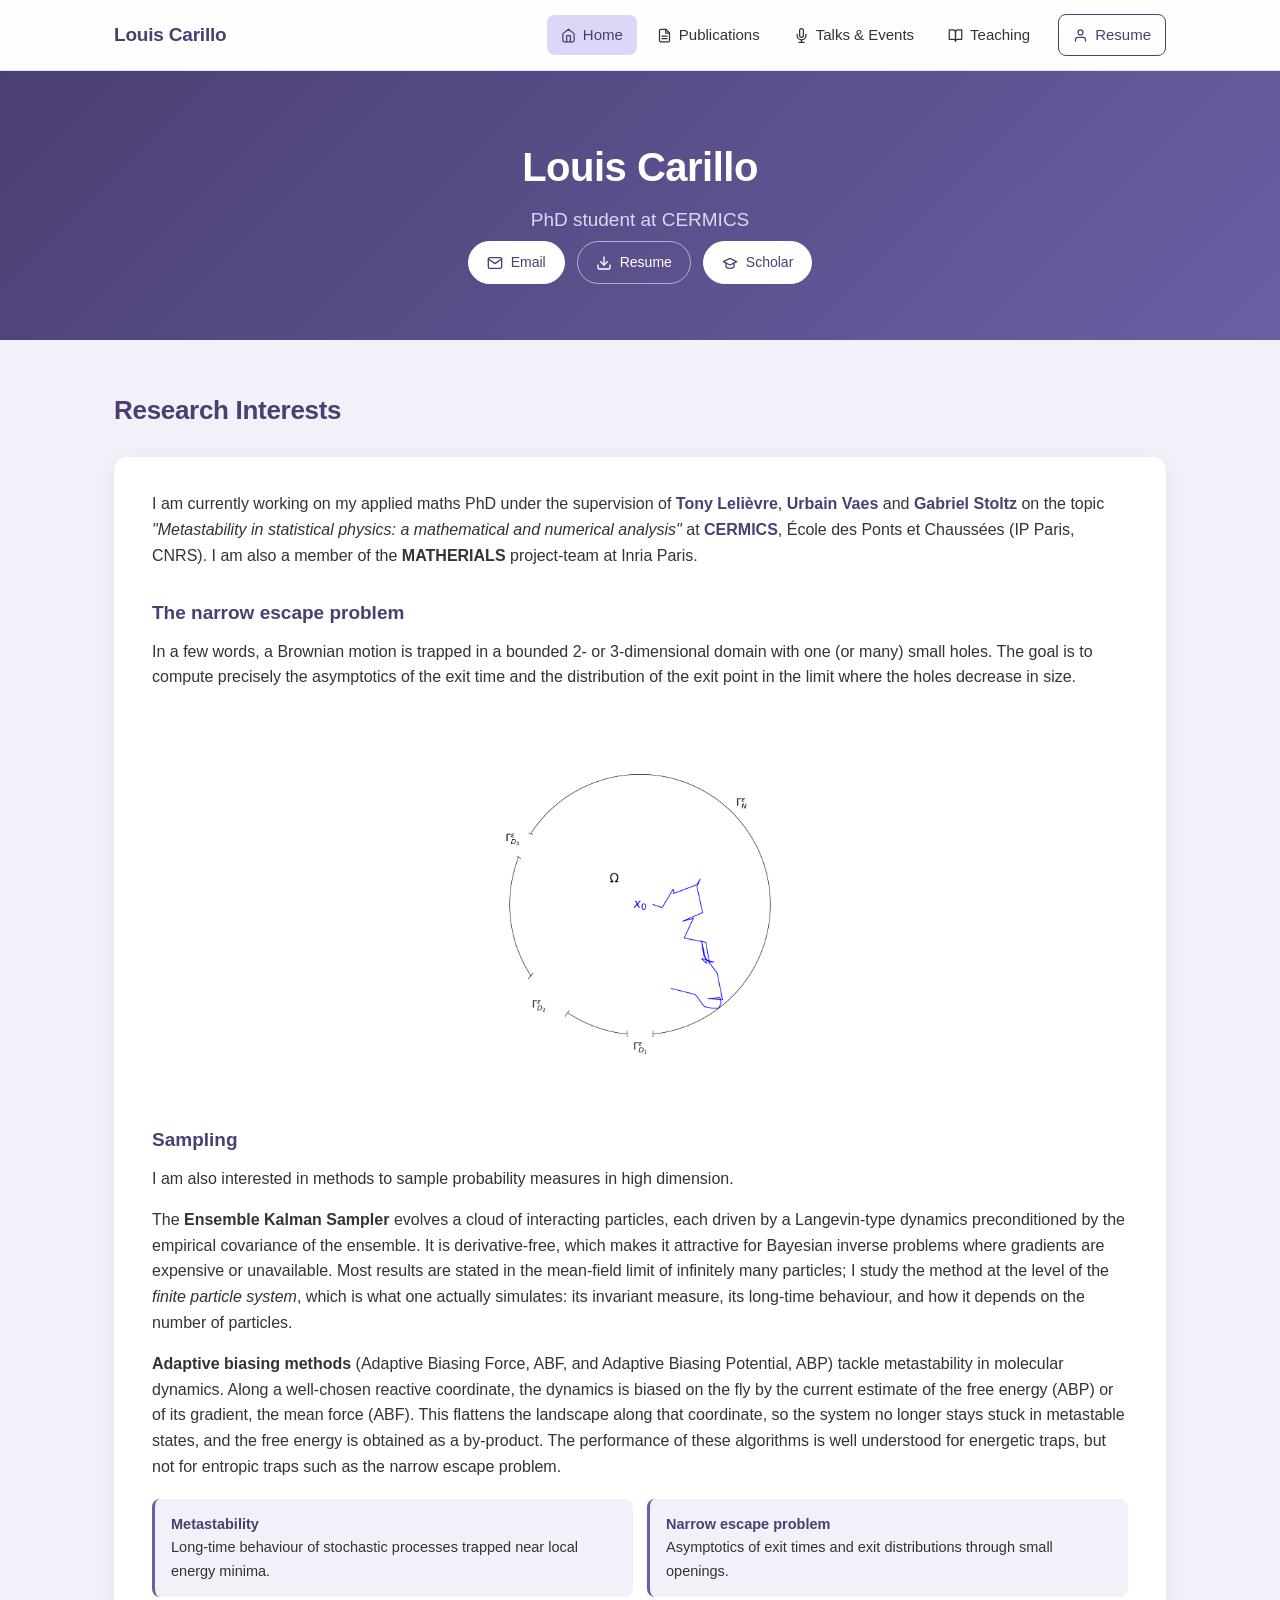
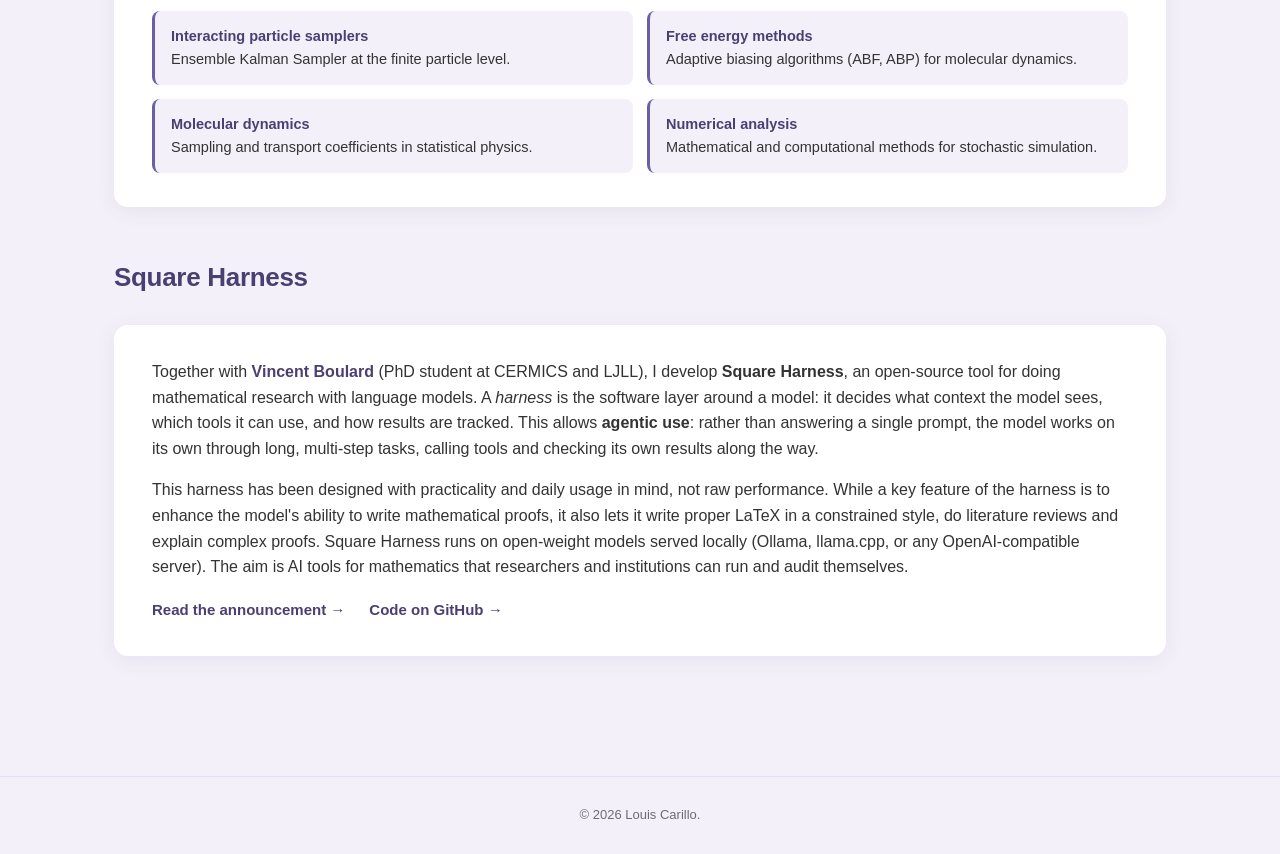
==== commit 7b2c8e77: "Add sampling and Square Harness to home page, EDStar workshop to talks, keep talk dates on title lin" ====
--- a/index.html
+++ b/index.html
@@ -5,7 +5,7 @@
 <meta name="viewport" content="width=device-width, initial-scale=1.0">
 <meta http-equiv="X-UA-Compatible" content="ie=edge">
 <title>Louis Carillo</title>
-<meta name="description" content="Louis Carillo — PhD student at CERMICS, working on metastability in statistical physics.">
+<meta name="description" content="Louis Carillo — PhD student at CERMICS, working on metastability, the narrow escape problem and sampling methods in statistical physics.">
 <link rel="stylesheet" href="style.css">
 </head>
 <body>
@@ -54,16 +54,47 @@
                 <em>"Metastability in statistical physics: a mathematical and numerical analysis"</em> at <a href="https://cermics-lab.enpc.fr/" target="_blank"><strong>CERMICS</strong></a>, École des Ponts et Chaussées (IP Paris, CNRS).
                 I am also a member of the <strong>MATHERIALS</strong> project-team at Inria Paris.
             </p>
+            <h3 class="research-subheading">The narrow escape problem</h3>
             <p>
-                The specific problem that interests me right now is the <strong>narrow escape problem</strong>. In a few words, a Brownian motion is trapped in a bounded 2- or 3-dimensional domain with one (or many) small holes. The goal is to compute precisely the asymptotics of the exit time and the distribution of the exit point in the limit where the holes decrease in size.
+                In a few words, a Brownian motion is trapped in a bounded 2- or 3-dimensional domain with one (or many) small holes. The goal is to compute precisely the asymptotics of the exit time and the distribution of the exit point in the limit where the holes decrease in size.
             </p>
             <img class="research-figure" src="figure.png" alt="Illustration of the narrow escape problem">
+
+            <h3 class="research-subheading">Sampling</h3>
+            <p>
+                I am also interested in methods to sample probability measures in high dimension.
+            </p>
+            <p>
+                The <strong>Ensemble Kalman Sampler</strong> evolves a cloud of interacting particles, each driven by a Langevin-type dynamics preconditioned by the empirical covariance of the ensemble. It is derivative-free, which makes it attractive for Bayesian inverse problems where gradients are expensive or unavailable. Most results are stated in the mean-field limit of infinitely many particles; I study the method at the level of the <em>finite particle system</em>, which is what one actually simulates: its invariant measure, its long-time behaviour, and how it depends on the number of particles.
+            </p>
+            <p>
+                <strong>Adaptive biasing methods</strong> (Adaptive Biasing Force, ABF, and Adaptive Biasing Potential, ABP) tackle metastability in molecular dynamics. Along a well-chosen reactive coordinate, the dynamics is biased on the fly by the current estimate of the free energy (ABP) or of its gradient, the mean force (ABF). This flattens the landscape along that coordinate, so the system no longer stays stuck in metastable states, and the free energy is obtained as a by-product. The performance of these algorithms is well understood for energetic traps, but not for entropic traps such as the narrow escape problem.
+            </p>
+
             <ul class="research-topics">
                 <li><strong>Metastability</strong><br>Long-time behaviour of stochastic processes trapped near local energy minima.</li>
                 <li><strong>Narrow escape problem</strong><br>Asymptotics of exit times and exit distributions through small openings.</li>
+                <li><strong>Interacting particle samplers</strong><br>Ensemble Kalman Sampler at the finite particle level.</li>
+                <li><strong>Free energy methods</strong><br>Adaptive biasing algorithms (ABF, ABP) for molecular dynamics.</li>
                 <li><strong>Molecular dynamics</strong><br>Sampling and transport coefficients in statistical physics.</li>
                 <li><strong>Numerical analysis</strong><br>Mathematical and computational methods for stochastic simulation.</li>
             </ul>
+        </div>
+    </div>
+
+    <div class="section">
+        <h2 class="section-heading">Square Harness</h2>
+        <div class="research-intro">
+            <p>
+                Together with <a href="https://vincentboulard.fr/" target="_blank"><strong>Vincent Boulard</strong></a> (PhD student at CERMICS and LJLL), I develop <strong>Square Harness</strong>, an open-source tool for doing mathematical research with language models. A <em>harness</em> is the software layer around a model: it decides what context the model sees, which tools it can use, and how results are tracked. This allows <strong>agentic use</strong>: rather than answering a single prompt, the model works on its own through long, multi-step tasks, calling tools and checking its own results along the way.
+            </p>
+            <p>
+                This harness has been designed with practicality and daily usage in mind, not raw performance. While a key feature of the harness is to enhance the model's ability to write mathematical proofs, it also lets it write proper LaTeX in a constrained style, do literature reviews and explain complex proofs. Square Harness runs on open-weight models served locally (Ollama, llama.cpp, or any OpenAI-compatible server). The aim is AI tools for mathematics that researchers and institutions can run and audit themselves.
+            </p>
+            <div class="project-links">
+                <a href="https://vincentboulard.fr/blog/introducing-square-harness" target="_blank">Read the announcement &rarr;</a>
+                <a href="https://github.com/vincentboulard/Square-Harness" target="_blank">Code on GitHub &rarr;</a>
+            </div>
         </div>
     </div>
 
--- a/style.css
+++ b/style.css
@@ -271,6 +271,22 @@
     border-radius: 10px;
 }
 
+.research-subheading {
+    font-size: 19px;
+    color: var(--purple-dark);
+    margin: 30px 0 10px;
+    font-weight: 600;
+}
+
+.project-links {
+    display: flex;
+    flex-wrap: wrap;
+    gap: 10px 24px;
+    margin-top: 18px;
+    font-weight: 600;
+    font-size: 15px;
+}
+
 .research-topics {
     list-style: none;
     padding: 0;
@@ -361,14 +377,14 @@
     justify-content: space-between;
     align-items: baseline;
     gap: 16px;
-    flex-wrap: wrap;
     margin-bottom: 4px;
 }
 
-.entry-row h3 { margin: 0; flex: 1 1 auto; }
+.entry-row h3 { margin: 0; flex: 1 1 0; min-width: 0; }
 
 .entry-row .entry-meta {
-    white-space: nowrap;
+    max-width: 40%;
+    text-align: right;
     font-size: 13.5px;
     font-weight: 600;
     color: var(--text-light);
@@ -658,4 +674,6 @@
 @media (max-width: 520px) {
     .research-intro { padding: 24px 20px; }
     .entry { padding: 18px 20px; }
-}
+    .entry-row { flex-direction: column; gap: 2px; }
+    .entry-row .entry-meta { max-width: none; text-align: left; }
+}
